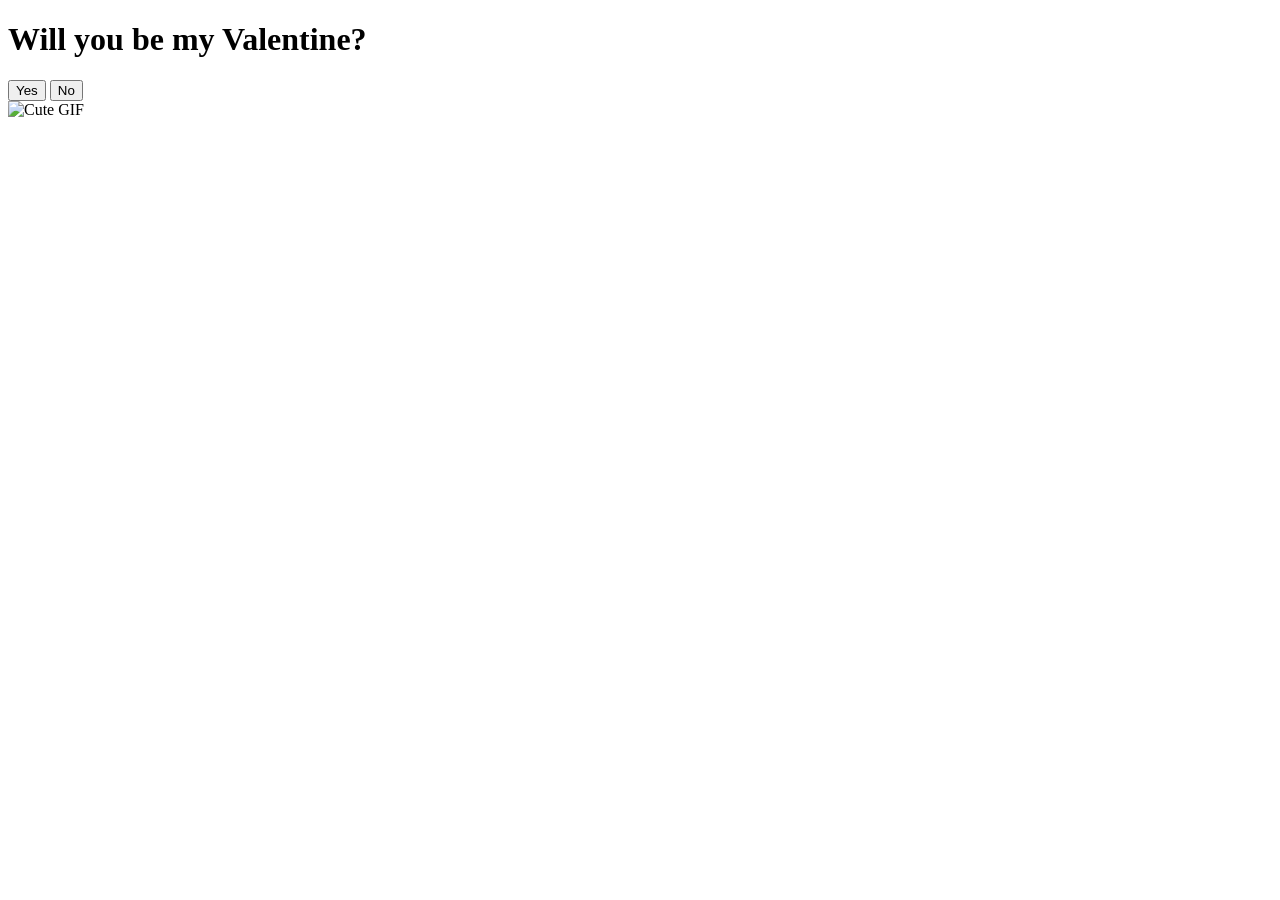
==== index.html @ 2cff3106 "a" ====
<!DOCTYPE html>
<html lang="en">
<head>
    <meta charset="UTF-8">
    <meta name="viewport" content="width=device-width, initial-scale=1.0">
    <title>Will You Be My Valentine?</title>
    <link rel="stylesheet" href="styles.css">
</head>
<body>
    <div class="container">
        <h1>Will you be my Valentine?</h1>
        <div class="buttons">
            <button class="yes-button" onclick="handleYesClick()">Yes</button>
            <button class="no-button" onclick="handleNoClick()">No</button>
        </div>
        <div class="gif_container">
            <img src="https://media1.giphy.com/media/v1.Y2lkPTc5MGI3NjExbW5lenZyZHI5OXM2eW95b3pmMG40cWVrMDhtNjVuM3A4dGNxa2g2dSZlcD12MV9pbnRlcm5hbF9naWZfYnlfaWQmY3Q9cw/VM1fcpu2bKs1e2Kdbj/giphy.gif" alt="Cute GIF">
        </div>
    </div>
    <script src="script.js"></script>
</body>
</html>
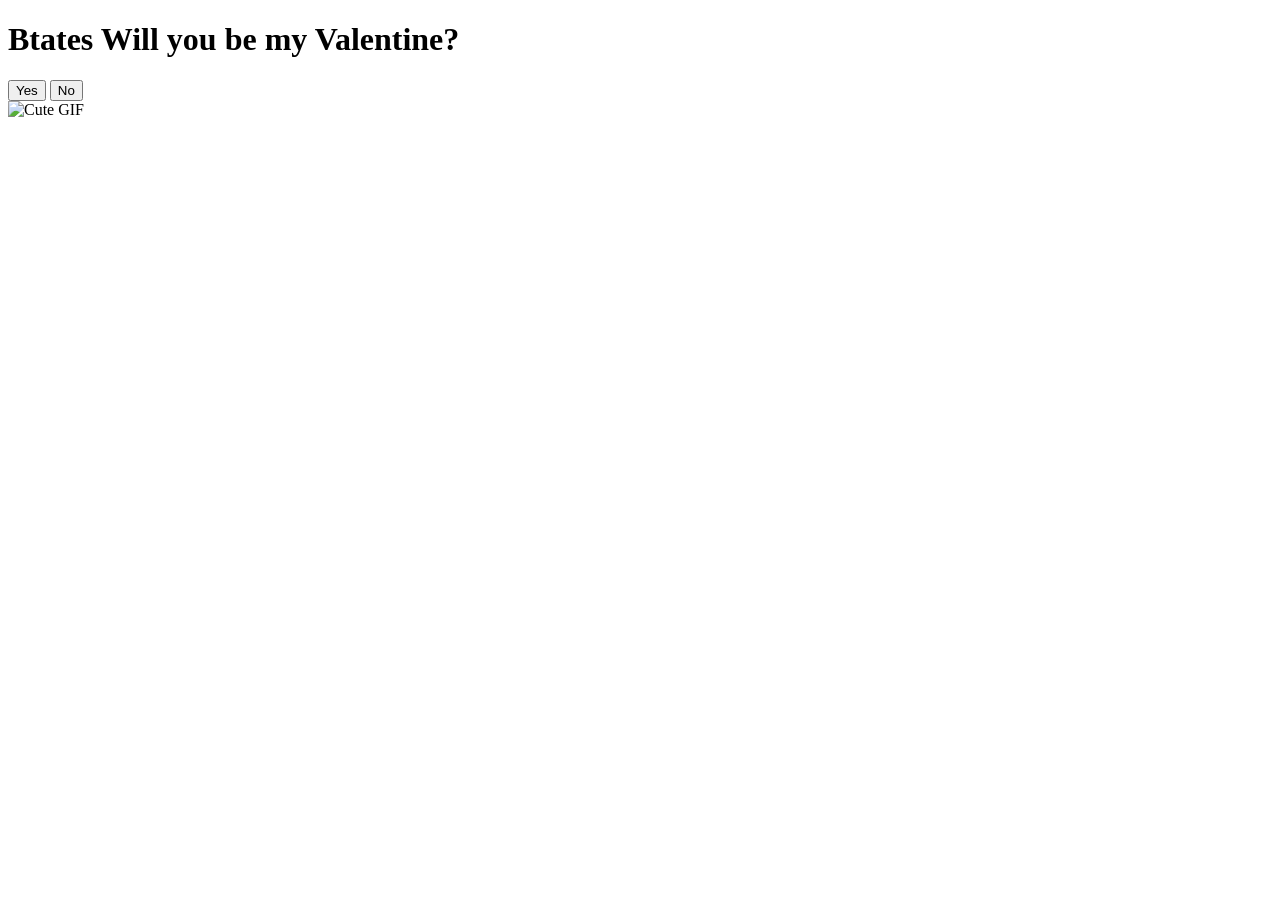
==== commit 7ba57c9a: "Update index.html" ====
--- a/index.html
+++ b/index.html
@@ -3,12 +3,12 @@
 <head>
     <meta charset="UTF-8">
     <meta name="viewport" content="width=device-width, initial-scale=1.0">
-    <title>Will You Be My Valentine?</title>
+    <title>Lada Will You Be My Valentine?</title>
     <link rel="stylesheet" href="styles.css">
 </head>
 <body>
     <div class="container">
-        <h1>Will you be my Valentine?</h1>
+        <h1>Btates Will you be my Valentine?</h1>
         <div class="buttons">
             <button class="yes-button" onclick="handleYesClick()">Yes</button>
             <button class="no-button" onclick="handleNoClick()">No</button>
@@ -19,4 +19,4 @@
     </div>
     <script src="script.js"></script>
 </body>
-</html>+</html>
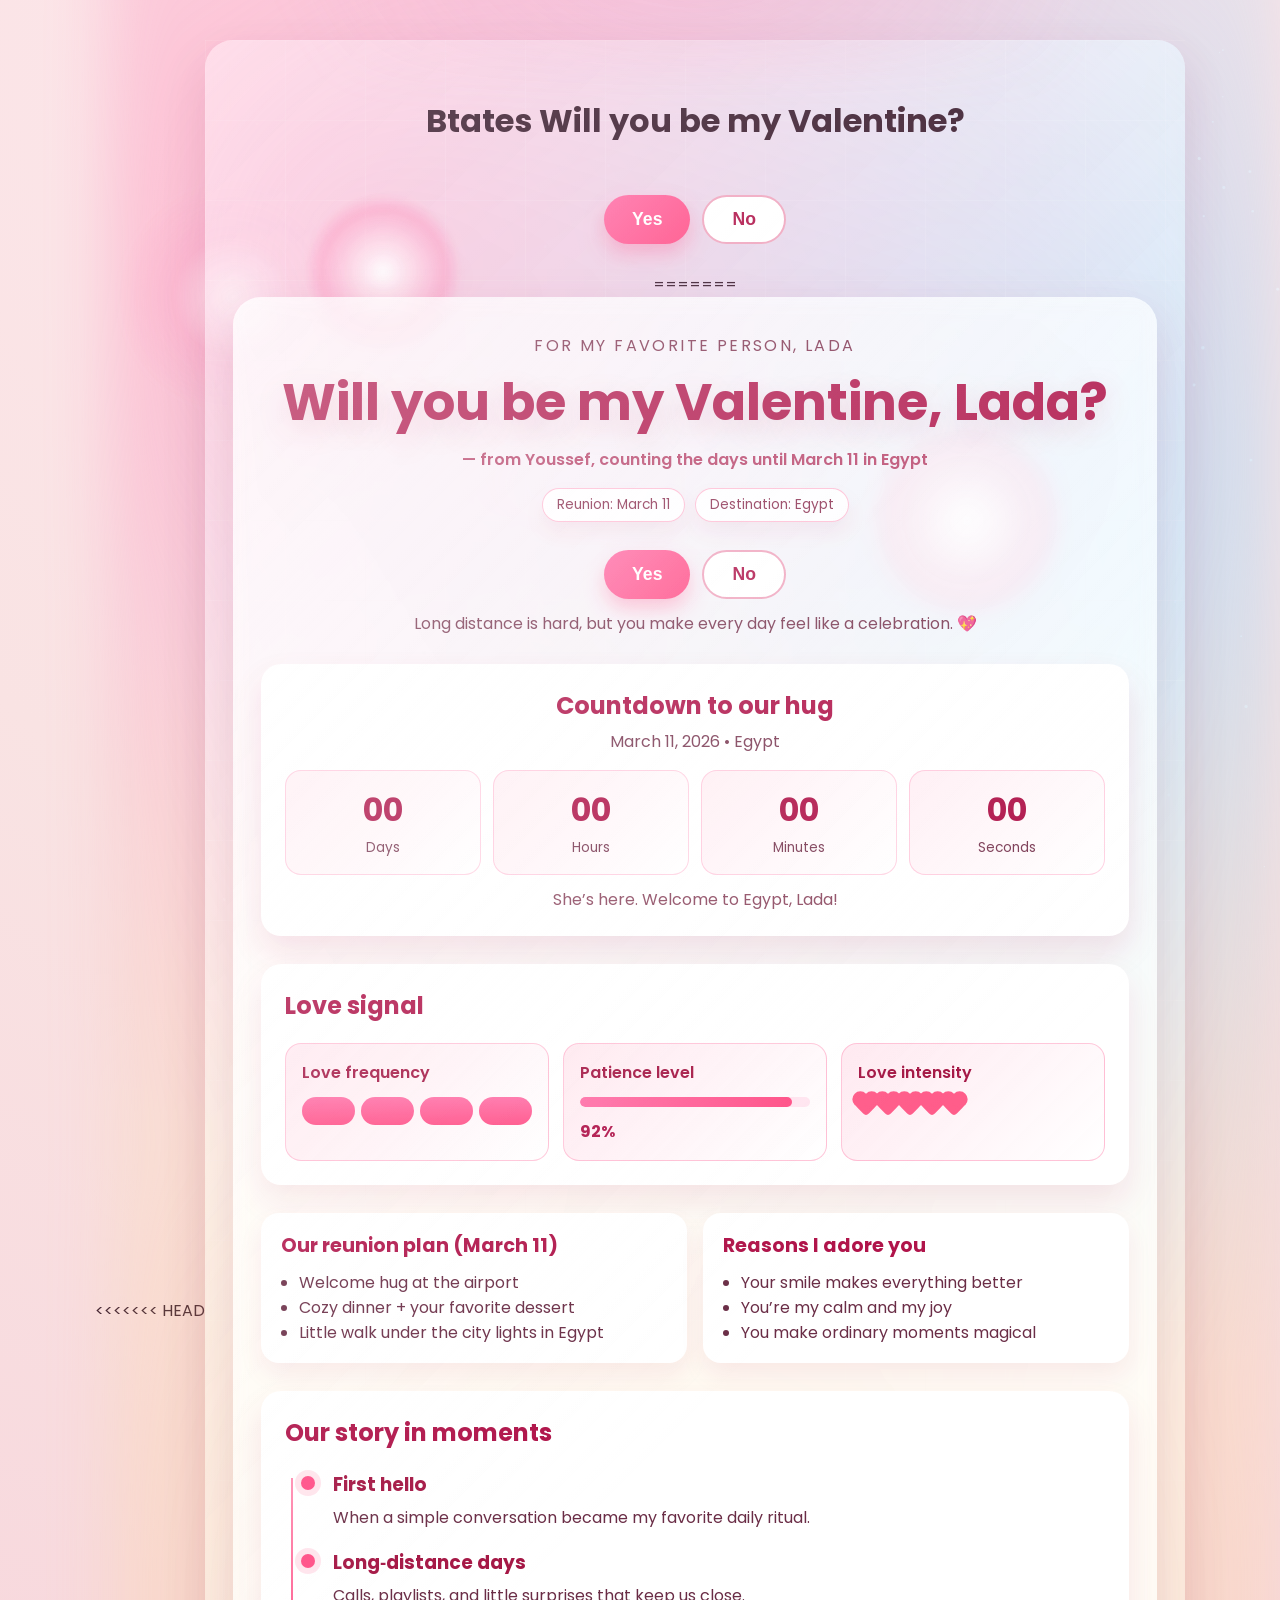
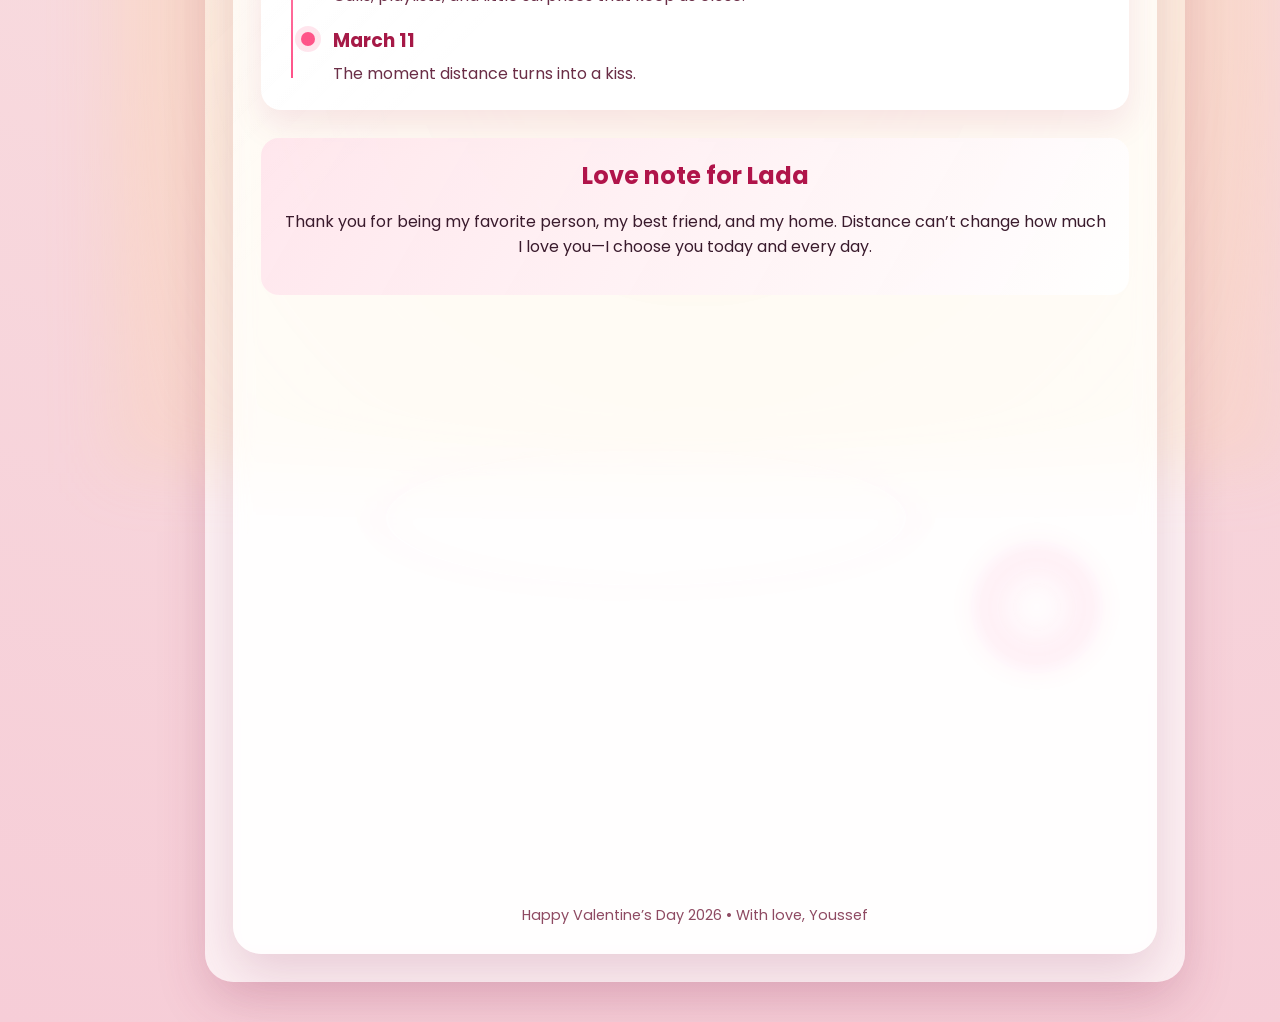
==== commit fe521d09: "a" ====
--- a/index.html
+++ b/index.html
@@ -3,6 +3,7 @@
 <head>
     <meta charset="UTF-8">
     <meta name="viewport" content="width=device-width, initial-scale=1.0">
+<<<<<<< HEAD
     <title>Lada Will You Be My Valentine?</title>
     <link rel="stylesheet" href="styles.css">
 </head>
@@ -14,9 +15,190 @@
             <button class="no-button" onclick="handleNoClick()">No</button>
         </div>
         <div class="gif_container">
+=======
+    <title>Will You Be My Valentine?</title>
+    <link rel="preconnect" href="https://fonts.googleapis.com">
+    <link rel="preconnect" href="https://fonts.gstatic.com" crossorigin>
+    <link href="https://fonts.googleapis.com/css2?family=Poppins:wght@300;400;500;600;700&display=swap" rel="stylesheet">
+    <link rel="stylesheet" href="styles.css">
+</head>
+<body>
+    <div class="top-progress" id="scrollProgress" aria-hidden="true"></div>
+    <div class="bg-glow"></div>
+    <div class="bg-grid" aria-hidden="true"></div>
+    <div class="aurora" aria-hidden="true"></div>
+    <canvas class="starfield" id="starfield" aria-hidden="true"></canvas>
+    <div class="orbit-scene" aria-hidden="true">
+        <span class="orb orb-1"></span>
+        <span class="orb orb-2"></span>
+        <span class="orb orb-3"></span>
+        <span class="orb orb-4"></span>
+        <span class="ring ring-1"></span>
+        <span class="ring ring-2"></span>
+    </div>
+    <div class="cursor-glow" id="cursorGlow" aria-hidden="true"></div>
+    <main class="container" id="tiltCard">
+        <header class="hero">
+            <p class="subtitle">For my favorite person, Lada</p>
+            <h1>Will you be my Valentine, Lada?</h1>
+            <p class="tagline">— from Youssef, counting the days until March 11 in Egypt</p>
+            <div class="hero-meta">
+                <span class="pill">Reunion: March 11</span>
+                <span class="pill">Destination: Egypt</span>
+            </div>
+        </header>
+
+        <section class="cta reveal">
+            <div class="buttons">
+                <button class="yes-button" onclick="handleYesClick()">Yes</button>
+                <button class="no-button" onclick="handleNoClick()">No</button>
+            </div>
+            <p id="messageDisplay" class="small-message">Long distance is hard, but you make every day feel like a celebration. 💖</p>
+        </section>
+
+        <section class="countdown reveal" aria-live="polite">
+            <div class="countdown-header">
+                <h2>Countdown to our hug</h2>
+                <p>March 11, 2026 • Egypt</p>
+            </div>
+            <div class="countdown-grid" id="countdownGrid">
+                <div class="countdown-card">
+                    <span id="days">00</span>
+                    <label>Days</label>
+                </div>
+                <div class="countdown-card">
+                    <span id="hours">00</span>
+                    <label>Hours</label>
+                </div>
+                <div class="countdown-card">
+                    <span id="minutes">00</span>
+                    <label>Minutes</label>
+                </div>
+                <div class="countdown-card">
+                    <span id="seconds">00</span>
+                    <label>Seconds</label>
+                </div>
+            </div>
+            <p class="countdown-note" id="countdownNote">Counting every heartbeat until you arrive.</p>
+        </section>
+
+        <section class="stats reveal">
+            <h2>Love signal</h2>
+            <div class="stats-grid">
+                <div class="stat-card">
+                    <span class="stat-label">Love frequency</span>
+                    <div class="pulse-bar">
+                        <span></span><span></span><span></span><span></span>
+                    </div>
+                </div>
+                <div class="stat-card">
+                    <span class="stat-label">Patience level</span>
+                    <div class="progress" aria-hidden="true">
+                        <span class="progress-fill" style="width: 92%;"></span>
+                    </div>
+                    <span class="stat-value">92%</span>
+                </div>
+                <div class="stat-card">
+                    <span class="stat-label">Love intensity</span>
+                    <div class="heart-meter">
+                        <span class="heart-dot"></span>
+                        <span class="heart-dot"></span>
+                        <span class="heart-dot"></span>
+                        <span class="heart-dot"></span>
+                        <span class="heart-dot"></span>
+                    </div>
+                </div>
+            </div>
+        </section>
+
+        <section class="details reveal">
+            <div class="detail-card">
+                <h2>Our reunion plan (March 11)</h2>
+                <ul>
+                    <li>Welcome hug at the airport</li>
+                    <li>Cozy dinner + your favorite dessert</li>
+                    <li>Little walk under the city lights in Egypt</li>
+                </ul>
+            </div>
+            <div class="detail-card">
+                <h2>Reasons I adore you</h2>
+                <ul>
+                    <li>Your smile makes everything better</li>
+                    <li>You’re my calm and my joy</li>
+                    <li>You make ordinary moments magical</li>
+                </ul>
+            </div>
+        </section>
+
+        <section class="timeline reveal">
+            <h2>Our story in moments</h2>
+            <div class="timeline-track">
+                <div class="timeline-item">
+                    <span class="dot"></span>
+                    <div>
+                        <h3>First hello</h3>
+                        <p>When a simple conversation became my favorite daily ritual.</p>
+                    </div>
+                </div>
+                <div class="timeline-item">
+                    <span class="dot"></span>
+                    <div>
+                        <h3>Long‑distance days</h3>
+                        <p>Calls, playlists, and little surprises that keep us close.</p>
+                    </div>
+                </div>
+                <div class="timeline-item">
+                    <span class="dot"></span>
+                    <div>
+                        <h3>March 11</h3>
+                        <p>The moment distance turns into a kiss.</p>
+                    </div>
+                </div>
+            </div>
+        </section>
+
+        <section class="love-notes reveal">
+            <h2>Love note for Lada</h2>
+            <p>Thank you for being my favorite person, my best friend, and my home. Distance can’t change how much I love you—I choose you today and every day.</p>
+        </section>
+
+        <section class="love-letter reveal" aria-live="polite">
+            <div class="letter-header">
+                <h2>Open my letter</h2>
+                <button class="ghost-button" id="letterToggle" type="button">Open letter</button>
+            </div>
+            <div class="letter-card" id="letterContent" aria-hidden="true">
+                <p>
+                    Lada, every day apart makes me love you more. I’m counting the moments until I can hold your hand in Egypt.
+                    You are my peace, my laughter, and my forever.
+                </p>
+                <p class="signature">— Youssef</p>
+            </div>
+        </section>
+
+        <section class="wish-jar reveal" aria-live="polite">
+            <div class="wish-header">
+                <h2>Wish jar</h2>
+                <button class="ghost-button" id="wishButton" type="button">Pick a wish</button>
+            </div>
+            <p class="wish-text" id="wishText">Click “Pick a wish” for a sweet moment.</p>
+            <button class="ghost-button heart-send" id="heartSend" type="button">Send a heart</button>
+        </section>
+
+        <section class="quotes reveal" aria-live="polite">
+            <h2>Cosmic vows</h2>
+            <p class="quote-text" id="quoteText">“I’ll love you in every timezone.”</p>
+        </section>
+
+        <div class="gif_container reveal">
+>>>>>>> 17e5c0b (a)
             <img src="https://media1.giphy.com/media/v1.Y2lkPTc5MGI3NjExbW5lenZyZHI5OXM2eW95b3pmMG40cWVrMDhtNjVuM3A4dGNxa2g2dSZlcD12MV9pbnRlcm5hbF9naWZfYnlfaWQmY3Q9cw/VM1fcpu2bKs1e2Kdbj/giphy.gif" alt="Cute GIF">
         </div>
-    </div>
+
+        <footer class="footer">Happy Valentine’s Day 2026 • With love, Youssef</footer>
+    </main>
+
+    <div id="heartsContainer" class="floating-hearts" aria-hidden="true"></div>
     <script src="script.js"></script>
 </body>
 </html>
--- a/styles.css
+++ b/styles.css
@@ -0,0 +1,854 @@
+* {
+  box-sizing: border-box;
+}
+
+html {
+  scroll-behavior: smooth;
+}
+
+body {
+  margin: 0;
+  min-height: 100vh;
+  font-family: "Poppins", "Arial", sans-serif;
+  color: #3a1b2d;
+  background: radial-gradient(circle at top, #ffe7ef 0%, #f9e3e3 35%, #f6cdd7 100%);
+  display: flex;
+  justify-content: center;
+  align-items: center;
+  padding: 20px 14px;
+  perspective: 1400px;
+  overflow-x: hidden;
+}
+
+.top-progress {
+  position: fixed;
+  top: 0;
+  left: 0;
+  height: 4px;
+  width: 0;
+  background: linear-gradient(90deg, #ff6fa7, #ff4f87, #ffc0d9);
+  z-index: 10;
+  box-shadow: 0 6px 16px rgba(255, 79, 135, 0.35);
+}
+
+.bg-glow {
+  position: fixed;
+  inset: -20% -10% auto -10%;
+  height: 60vh;
+  background: radial-gradient(circle, rgba(255, 157, 189, 0.35), transparent 70%);
+  filter: blur(20px);
+  z-index: -2;
+}
+
+.bg-grid {
+  position: fixed;
+  inset: 0;
+  background-image:
+    linear-gradient(rgba(255, 255, 255, 0.35) 1px, transparent 1px),
+    linear-gradient(90deg, rgba(255, 255, 255, 0.35) 1px, transparent 1px);
+  background-size: 80px 80px;
+  opacity: 0.25;
+  z-index: -3;
+  mask-image: radial-gradient(circle at top, black 30%, transparent 70%);
+}
+
+.aurora {
+  position: fixed;
+  inset: -10% -10% 20% -10%;
+  background:
+    radial-gradient(circle at 20% 20%, rgba(255, 111, 167, 0.35), transparent 45%),
+    radial-gradient(circle at 80% 30%, rgba(120, 207, 255, 0.35), transparent 50%),
+    radial-gradient(circle at 50% 80%, rgba(255, 210, 130, 0.35), transparent 60%);
+  filter: blur(30px);
+  z-index: -4;
+  animation: auroraShift 18s ease-in-out infinite alternate;
+}
+
+.starfield {
+  position: fixed;
+  inset: 0;
+  z-index: -5;
+  opacity: 0.6;
+}
+
+.orbit-scene {
+  position: fixed;
+  inset: 0;
+  pointer-events: none;
+  z-index: -2;
+  transform-style: preserve-3d;
+}
+
+.orb {
+  position: absolute;
+  width: 160px;
+  height: 160px;
+  border-radius: 50%;
+  background: radial-gradient(circle, rgba(255, 255, 255, 0.9), rgba(255, 111, 167, 0.35) 55%, transparent 70%);
+  filter: blur(2px);
+  animation: floatOrb 12s ease-in-out infinite;
+  mix-blend-mode: screen;
+}
+
+.orb-1 {
+  top: 6%;
+  left: 10%;
+  transform: translateZ(120px);
+  animation-duration: 14s;
+}
+
+.orb-2 {
+  top: 60%;
+  left: 6%;
+  width: 120px;
+  height: 120px;
+  transform: translateZ(60px);
+  animation-duration: 10s;
+}
+
+.orb-3 {
+  top: 15%;
+  right: 12%;
+  width: 200px;
+  height: 200px;
+  transform: translateZ(140px);
+  animation-duration: 16s;
+}
+
+.orb-4 {
+  bottom: 12%;
+  right: 8%;
+  width: 140px;
+  height: 140px;
+  transform: translateZ(80px);
+  animation-duration: 12s;
+}
+
+.ring {
+  position: absolute;
+  border-radius: 50%;
+  border: 2px solid rgba(255, 255, 255, 0.4);
+  box-shadow: 0 0 30px rgba(255, 111, 167, 0.25);
+  animation: spinRing 18s linear infinite;
+}
+
+.ring-1 {
+  width: 380px;
+  height: 380px;
+  top: 10%;
+  left: 50%;
+  transform: translateX(-50%) rotateX(70deg);
+}
+
+.ring-2 {
+  width: 520px;
+  height: 520px;
+  bottom: 8%;
+  left: 45%;
+  transform: translateX(-50%) rotateX(75deg);
+  animation-direction: reverse;
+}
+
+.cursor-glow {
+  position: fixed;
+  width: 240px;
+  height: 240px;
+  border-radius: 50%;
+  background: radial-gradient(circle, rgba(255, 255, 255, 0.8), rgba(255, 111, 167, 0.25), transparent 70%);
+  transform: translate(-50%, -50%);
+  pointer-events: none;
+  z-index: -1;
+  mix-blend-mode: screen;
+  opacity: 0.6;
+  transition: opacity 0.4s ease;
+}
+
+.container {
+  width: min(980px, 100%);
+  text-align: center;
+  background: rgba(255, 255, 255, 0.7);
+  backdrop-filter: blur(10px);
+  border-radius: 22px;
+  padding: 22px 18px 20px;
+  box-shadow: 0 20px 50px rgba(141, 38, 84, 0.18);
+  display: flex;
+  flex-direction: column;
+  gap: 20px;
+  transform-style: preserve-3d;
+  transition: transform 0.35s ease, box-shadow 0.35s ease;
+}
+
+.container::after {
+  content: "";
+  position: absolute;
+  inset: 0;
+  border-radius: inherit;
+  background: linear-gradient(135deg, rgba(255, 255, 255, 0.35), transparent 50%);
+  opacity: 0.6;
+  pointer-events: none;
+}
+
+.reveal {
+  opacity: 0;
+  transform: translateY(18px);
+  transition: opacity 0.8s ease, transform 0.8s ease;
+}
+
+.reveal.is-visible {
+  opacity: 1;
+  transform: translateY(0);
+}
+
+.hero h1 {
+  font-size: clamp(1.9rem, 7vw, 2.6rem);
+  color: #b0144a;
+  margin: 6px 0;
+  text-shadow: 0 10px 30px rgba(176, 20, 74, 0.18);
+}
+
+.subtitle {
+  font-size: 0.85rem;
+  letter-spacing: 0.12em;
+  text-transform: uppercase;
+  margin: 0;
+  color: #7c2d4b;
+}
+
+.tagline {
+  margin: 0;
+  font-weight: 600;
+  color: #b8436a;
+}
+
+.hero-meta {
+  margin-top: 16px;
+  display: flex;
+  justify-content: center;
+  gap: 10px;
+  flex-wrap: wrap;
+}
+
+.pill {
+  background: rgba(255, 255, 255, 0.9);
+  color: #8a2d4f;
+  padding: 6px 14px;
+  border-radius: 999px;
+  font-size: 0.85rem;
+  border: 1px solid rgba(255, 146, 184, 0.6);
+  box-shadow: 0 10px 20px rgba(176, 20, 74, 0.08);
+}
+
+.buttons {
+  display: flex;
+  justify-content: center;
+  gap: 12px;
+  flex-wrap: wrap;
+}
+
+.yes-button,
+.no-button {
+  font-size: 1.1rem;
+  padding: 12px 28px;
+  border: none;
+  border-radius: 999px;
+  cursor: pointer;
+  transition: transform 0.2s ease, box-shadow 0.2s ease;
+  font-weight: 600;
+}
+
+.yes-button {
+  background: linear-gradient(135deg, #ff6fa7, #ff4f87);
+  color: #fff;
+  box-shadow: 0 10px 20px rgba(255, 79, 135, 0.35);
+}
+
+.no-button {
+  background: #ffffff;
+  color: #b0144a;
+  border: 2px solid #f0a6bf;
+}
+
+.yes-button:hover,
+.no-button:hover {
+  transform: translateY(-2px) scale(1.02);
+  box-shadow: 0 12px 22px rgba(176, 20, 74, 0.18);
+}
+
+.yes-button:active,
+.no-button:active {
+  transform: translateY(1px) scale(0.98);
+}
+
+.small-message {
+  margin: 12px 0 0;
+  font-size: 1rem;
+  color: #7b3a54;
+}
+
+.countdown {
+  background: #ffffff;
+  padding: 18px;
+  border-radius: 18px;
+  box-shadow: 0 16px 32px rgba(176, 20, 74, 0.12);
+}
+
+.countdown-header h2 {
+  margin: 0 0 6px;
+  color: #b0144a;
+}
+
+.countdown-header p {
+  margin: 0 0 16px;
+  color: #7c3b55;
+}
+
+.countdown-grid {
+  display: grid;
+  grid-template-columns: repeat(2, minmax(120px, 1fr));
+  gap: 10px;
+}
+
+.countdown-card {
+  background: linear-gradient(135deg, #fff0f5, #ffffff);
+  padding: 16px;
+  border-radius: 16px;
+  box-shadow: inset 0 0 0 1px rgba(255, 146, 184, 0.4);
+}
+
+.countdown-card span {
+  display: block;
+  font-size: 2rem;
+  font-weight: 700;
+  color: #b0144a;
+}
+
+.countdown-card label {
+  font-size: 0.85rem;
+  color: #7c3b55;
+}
+
+.countdown-note {
+  margin: 12px 0 0;
+  color: #8e4a62;
+}
+
+.stats {
+  background: #ffffff;
+  border-radius: 18px;
+  padding: 18px;
+  box-shadow: 0 16px 32px rgba(176, 20, 74, 0.1);
+  text-align: left;
+}
+
+.stats h2 {
+  margin-top: 0;
+  color: #b0144a;
+}
+
+.stats-grid {
+  display: grid;
+  grid-template-columns: 1fr;
+  gap: 14px;
+}
+
+.stat-card {
+  background: linear-gradient(135deg, rgba(255, 231, 239, 0.9), rgba(255, 255, 255, 0.95));
+  border-radius: 16px;
+  padding: 16px;
+  border: 1px solid rgba(255, 146, 184, 0.5);
+  display: flex;
+  flex-direction: column;
+  gap: 12px;
+}
+
+.stat-label {
+  font-weight: 600;
+  color: #a51745;
+}
+
+.pulse-bar {
+  display: grid;
+  grid-template-columns: repeat(4, 1fr);
+  gap: 6px;
+  height: 28px;
+}
+
+.pulse-bar span {
+  background: linear-gradient(180deg, #ff6fa7, #ff4f87);
+  border-radius: 999px;
+  animation: pulseWave 1.8s ease-in-out infinite;
+}
+
+.pulse-bar span:nth-child(2) { animation-delay: 0.2s; }
+.pulse-bar span:nth-child(3) { animation-delay: 0.4s; }
+.pulse-bar span:nth-child(4) { animation-delay: 0.6s; }
+
+.progress {
+  background: rgba(255, 111, 167, 0.15);
+  border-radius: 999px;
+  height: 10px;
+  overflow: hidden;
+}
+
+.progress-fill {
+  display: block;
+  height: 100%;
+  background: linear-gradient(90deg, #ff6fa7, #ff4f87);
+  border-radius: 999px;
+  animation: fillGlow 2.5s ease-in-out infinite alternate;
+}
+
+.stat-value {
+  font-weight: 700;
+  color: #b0144a;
+}
+
+.heart-meter {
+  display: flex;
+  gap: 6px;
+}
+
+.heart-dot {
+  width: 16px;
+  height: 16px;
+  background: #ff5c8a;
+  transform: rotate(45deg);
+  position: relative;
+  border-radius: 4px;
+  animation: heartBeat 1.6s ease-in-out infinite;
+}
+
+.heart-dot::before,
+.heart-dot::after {
+  content: "";
+  position: absolute;
+  width: 16px;
+  height: 16px;
+  background: #ff5c8a;
+  border-radius: 50%;
+}
+
+.heart-dot::before { left: -8px; top: 0; }
+.heart-dot::after { top: -8px; left: 0; }
+
+.heart-dot:nth-child(2) { animation-delay: 0.2s; }
+.heart-dot:nth-child(3) { animation-delay: 0.4s; }
+.heart-dot:nth-child(4) { animation-delay: 0.6s; }
+.heart-dot:nth-child(5) { animation-delay: 0.8s; }
+
+.details {
+  display: grid;
+  grid-template-columns: 1fr;
+  gap: 16px;
+}
+
+.detail-card {
+  background: #ffffff;
+  padding: 18px 20px;
+  border-radius: 18px;
+  text-align: left;
+  box-shadow: 0 12px 24px rgba(176, 20, 74, 0.08);
+  transition: transform 0.4s ease, box-shadow 0.4s ease;
+  transform-style: preserve-3d;
+}
+
+.detail-card:hover {
+  transform: translateY(-6px);
+  box-shadow: 0 18px 28px rgba(176, 20, 74, 0.16);
+}
+
+.detail-card h2 {
+  margin: 0 0 10px;
+  color: #b0144a;
+  font-size: 1.2rem;
+}
+
+.detail-card ul {
+  padding-left: 18px;
+  margin: 0;
+  color: #6a2d46;
+}
+
+.love-notes {
+  background: linear-gradient(120deg, rgba(255, 226, 235, 0.8), rgba(255, 255, 255, 0.9));
+  padding: 20px 22px;
+  border-radius: 18px;
+}
+
+.love-notes h2 {
+  margin: 0 0 8px;
+  color: #b0144a;
+}
+
+.love-letter,
+.wish-jar {
+  background: #ffffff;
+  border-radius: 20px;
+  padding: 22px 24px;
+  box-shadow: 0 16px 32px rgba(176, 20, 74, 0.1);
+  transform-style: preserve-3d;
+  transition: transform 0.4s ease, box-shadow 0.4s ease;
+}
+
+.love-letter:hover,
+.wish-jar:hover {
+  transform: translateY(-6px) translateZ(8px);
+  box-shadow: 0 22px 36px rgba(176, 20, 74, 0.18);
+}
+
+.letter-header,
+.wish-header {
+  display: flex;
+  align-items: center;
+  justify-content: space-between;
+  gap: 12px;
+  flex-wrap: wrap;
+}
+
+.letter-header h2,
+.wish-header h2 {
+  margin: 0;
+  color: #b0144a;
+}
+
+.ghost-button {
+  padding: 10px 18px;
+  border-radius: 999px;
+  border: 1px solid rgba(255, 146, 184, 0.8);
+  background: rgba(255, 255, 255, 0.8);
+  color: #a51745;
+  font-weight: 600;
+  cursor: pointer;
+  transition: transform 0.2s ease, box-shadow 0.2s ease;
+}
+
+.ghost-button:hover {
+  transform: translateY(-2px);
+  box-shadow: 0 12px 20px rgba(176, 20, 74, 0.15);
+}
+
+.letter-card {
+  margin-top: 16px;
+  padding: 16px 18px;
+  border-radius: 16px;
+  background: linear-gradient(135deg, rgba(255, 231, 239, 0.9), rgba(255, 255, 255, 0.95));
+  border: 1px solid rgba(255, 146, 184, 0.5);
+  color: #6a2d46;
+  line-height: 1.6;
+  opacity: 0;
+  transform: translateY(10px);
+  max-height: 0;
+  overflow: hidden;
+  transition: all 0.4s ease;
+}
+
+.letter-card.open {
+  opacity: 1;
+  transform: translateY(0);
+  max-height: 300px;
+}
+
+.signature {
+  margin-top: 12px;
+  font-weight: 600;
+  color: #b0144a;
+}
+
+.wish-text {
+  margin: 16px 0 0;
+  font-size: 1.05rem;
+  color: #7b3a54;
+}
+
+.heart-send {
+  margin-top: 12px;
+  align-self: flex-start;
+}
+
+.gif_container img {
+  max-width: 100%;
+  height: auto;
+  border-radius: 16px;
+  margin-top: 10px;
+  box-shadow: 0 16px 32px rgba(176, 20, 74, 0.12);
+}
+
+.timeline {
+  text-align: left;
+  background: #ffffff;
+  padding: 18px;
+  border-radius: 18px;
+  box-shadow: 0 16px 32px rgba(176, 20, 74, 0.1);
+}
+
+.timeline h2 {
+  margin-top: 0;
+  color: #b0144a;
+}
+
+.timeline-track {
+  display: grid;
+  gap: 18px;
+  position: relative;
+  padding-left: 16px;
+}
+
+.timeline-track::before {
+  content: "";
+  position: absolute;
+  left: 6px;
+  top: 8px;
+  bottom: 8px;
+  width: 2px;
+  background: linear-gradient(180deg, #ff8fb3, #ff4f87);
+}
+
+.timeline-item {
+  display: grid;
+  grid-template-columns: 20px 1fr;
+  gap: 12px;
+  align-items: start;
+}
+
+.timeline-item h3 {
+  margin: 0 0 6px;
+  color: #a51745;
+}
+
+.timeline-item p {
+  margin: 0;
+  color: #6a2d46;
+}
+
+.dot {
+  width: 14px;
+  height: 14px;
+  border-radius: 50%;
+  background: #ff4f87;
+  margin-top: 6px;
+  box-shadow: 0 0 0 6px rgba(255, 79, 135, 0.15);
+}
+
+.quotes {
+  background: #ffffff;
+  border-radius: 18px;
+  padding: 18px;
+  box-shadow: 0 16px 32px rgba(176, 20, 74, 0.1);
+  transform-style: preserve-3d;
+  transition: transform 0.4s ease, box-shadow 0.4s ease;
+}
+
+.quotes:hover {
+  transform: translateY(-6px) translateZ(8px);
+  box-shadow: 0 22px 36px rgba(176, 20, 74, 0.18);
+}
+
+.quotes h2 {
+  margin-top: 0;
+  color: #b0144a;
+}
+
+.quote-text {
+  margin: 12px 0 0;
+  font-size: 1.2rem;
+  color: #7b3a54;
+  font-style: italic;
+  transition: opacity 0.4s ease;
+}
+
+.footer {
+  font-size: 0.9rem;
+  color: #8e4a62;
+}
+
+.floating-hearts {
+  position: fixed;
+  inset: 0;
+  pointer-events: none;
+  overflow: hidden;
+  z-index: -1;
+}
+
+.heart {
+  position: absolute;
+  width: 16px;
+  height: 16px;
+  background: #ff5c8a;
+  transform: rotate(45deg);
+  opacity: 0.8;
+  animation: floatUp 6s linear forwards;
+  filter: drop-shadow(0 6px 8px rgba(255, 79, 135, 0.35));
+}
+
+.heart::before,
+.heart::after {
+  content: "";
+  position: absolute;
+  width: 16px;
+  height: 16px;
+  border-radius: 50%;
+  background: #ff5c8a;
+}
+
+.heart::before {
+  left: -8px;
+  top: 0;
+}
+
+.heart::after {
+  top: -8px;
+  left: 0;
+}
+
+@keyframes floatUp {
+  0% {
+    transform: translateY(0) rotate(45deg) scale(0.8);
+    opacity: 0.8;
+  }
+  100% {
+    transform: translateY(-120vh) rotate(45deg) scale(1.2);
+    opacity: 0;
+  }
+}
+
+@keyframes auroraShift {
+  0% {
+    transform: translateY(0) scale(1);
+  }
+  100% {
+    transform: translateY(-40px) scale(1.05);
+  }
+}
+
+@keyframes floatOrb {
+  0% {
+    transform: translateZ(80px) translateY(0) rotate(0deg);
+  }
+  50% {
+    transform: translateZ(140px) translateY(-20px) rotate(6deg);
+  }
+  100% {
+    transform: translateZ(80px) translateY(0) rotate(0deg);
+  }
+}
+
+@keyframes spinRing {
+  from {
+    transform: translateX(-50%) rotateX(70deg) rotate(0deg) translateZ(0);
+  }
+  to {
+    transform: translateX(-50%) rotateX(70deg) rotate(360deg) translateZ(0);
+  }
+}
+
+@media (prefers-reduced-motion: reduce) {
+  * {
+    animation: none !important;
+    transition: none !important;
+    scroll-behavior: auto !important;
+  }
+}
+
+@keyframes pulseWave {
+  0%, 100% { transform: scaleY(0.4); }
+  50% { transform: scaleY(1); }
+}
+
+@keyframes fillGlow {
+  0% { filter: brightness(1); }
+  100% { filter: brightness(1.2); }
+}
+
+@keyframes heartBeat {
+  0%, 100% { transform: rotate(45deg) scale(0.9); }
+  50% { transform: rotate(45deg) scale(1.1); }
+}
+
+@media (min-width: 768px) {
+  body {
+    padding: 40px 20px;
+  }
+
+  .container {
+    border-radius: 28px;
+    padding: 36px 28px 28px;
+    gap: 28px;
+  }
+
+  .hero h1 {
+    font-size: clamp(2.2rem, 4vw, 3.4rem);
+  }
+
+  .subtitle {
+    font-size: 1rem;
+    letter-spacing: 0.15em;
+  }
+
+  .countdown {
+    padding: 24px;
+    border-radius: 20px;
+  }
+
+  .countdown-grid {
+    grid-template-columns: repeat(auto-fit, minmax(120px, 1fr));
+    gap: 12px;
+  }
+
+  .stats {
+    padding: 24px;
+    border-radius: 20px;
+  }
+
+  .stats-grid {
+    grid-template-columns: repeat(auto-fit, minmax(220px, 1fr));
+  }
+
+  .details {
+    grid-template-columns: repeat(auto-fit, minmax(240px, 1fr));
+  }
+
+  .timeline {
+    padding: 24px;
+    border-radius: 20px;
+  }
+
+  .quotes {
+    padding: 24px;
+    border-radius: 20px;
+  }
+}
+
+@media (max-width: 640px) {
+  .detail-card {
+    text-align: center;
+  }
+
+  .detail-card ul {
+    text-align: left;
+  }
+
+  .timeline {
+    text-align: center;
+  }
+
+  .timeline-track {
+    padding-left: 0;
+  }
+
+  .timeline-track::before {
+    display: none;
+  }
+
+  .timeline-item {
+    grid-template-columns: 1fr;
+  }
+
+  .dot {
+    margin: 0 auto;
+  }
+
+  .stats,
+  .quotes {
+    text-align: center;
+  }
+}
--- a/styles.css
+++ b/styles.css
@@ -0,0 +1,854 @@
+* {
+  box-sizing: border-box;
+}
+
+html {
+  scroll-behavior: smooth;
+}
+
+body {
+  margin: 0;
+  min-height: 100vh;
+  font-family: "Poppins", "Arial", sans-serif;
+  color: #3a1b2d;
+  background: radial-gradient(circle at top, #ffe7ef 0%, #f9e3e3 35%, #f6cdd7 100%);
+  display: flex;
+  justify-content: center;
+  align-items: center;
+  padding: 20px 14px;
+  perspective: 1400px;
+  overflow-x: hidden;
+}
+
+.top-progress {
+  position: fixed;
+  top: 0;
+  left: 0;
+  height: 4px;
+  width: 0;
+  background: linear-gradient(90deg, #ff6fa7, #ff4f87, #ffc0d9);
+  z-index: 10;
+  box-shadow: 0 6px 16px rgba(255, 79, 135, 0.35);
+}
+
+.bg-glow {
+  position: fixed;
+  inset: -20% -10% auto -10%;
+  height: 60vh;
+  background: radial-gradient(circle, rgba(255, 157, 189, 0.35), transparent 70%);
+  filter: blur(20px);
+  z-index: -2;
+}
+
+.bg-grid {
+  position: fixed;
+  inset: 0;
+  background-image:
+    linear-gradient(rgba(255, 255, 255, 0.35) 1px, transparent 1px),
+    linear-gradient(90deg, rgba(255, 255, 255, 0.35) 1px, transparent 1px);
+  background-size: 80px 80px;
+  opacity: 0.25;
+  z-index: -3;
+  mask-image: radial-gradient(circle at top, black 30%, transparent 70%);
+}
+
+.aurora {
+  position: fixed;
+  inset: -10% -10% 20% -10%;
+  background:
+    radial-gradient(circle at 20% 20%, rgba(255, 111, 167, 0.35), transparent 45%),
+    radial-gradient(circle at 80% 30%, rgba(120, 207, 255, 0.35), transparent 50%),
+    radial-gradient(circle at 50% 80%, rgba(255, 210, 130, 0.35), transparent 60%);
+  filter: blur(30px);
+  z-index: -4;
+  animation: auroraShift 18s ease-in-out infinite alternate;
+}
+
+.starfield {
+  position: fixed;
+  inset: 0;
+  z-index: -5;
+  opacity: 0.6;
+}
+
+.orbit-scene {
+  position: fixed;
+  inset: 0;
+  pointer-events: none;
+  z-index: -2;
+  transform-style: preserve-3d;
+}
+
+.orb {
+  position: absolute;
+  width: 160px;
+  height: 160px;
+  border-radius: 50%;
+  background: radial-gradient(circle, rgba(255, 255, 255, 0.9), rgba(255, 111, 167, 0.35) 55%, transparent 70%);
+  filter: blur(2px);
+  animation: floatOrb 12s ease-in-out infinite;
+  mix-blend-mode: screen;
+}
+
+.orb-1 {
+  top: 6%;
+  left: 10%;
+  transform: translateZ(120px);
+  animation-duration: 14s;
+}
+
+.orb-2 {
+  top: 60%;
+  left: 6%;
+  width: 120px;
+  height: 120px;
+  transform: translateZ(60px);
+  animation-duration: 10s;
+}
+
+.orb-3 {
+  top: 15%;
+  right: 12%;
+  width: 200px;
+  height: 200px;
+  transform: translateZ(140px);
+  animation-duration: 16s;
+}
+
+.orb-4 {
+  bottom: 12%;
+  right: 8%;
+  width: 140px;
+  height: 140px;
+  transform: translateZ(80px);
+  animation-duration: 12s;
+}
+
+.ring {
+  position: absolute;
+  border-radius: 50%;
+  border: 2px solid rgba(255, 255, 255, 0.4);
+  box-shadow: 0 0 30px rgba(255, 111, 167, 0.25);
+  animation: spinRing 18s linear infinite;
+}
+
+.ring-1 {
+  width: 380px;
+  height: 380px;
+  top: 10%;
+  left: 50%;
+  transform: translateX(-50%) rotateX(70deg);
+}
+
+.ring-2 {
+  width: 520px;
+  height: 520px;
+  bottom: 8%;
+  left: 45%;
+  transform: translateX(-50%) rotateX(75deg);
+  animation-direction: reverse;
+}
+
+.cursor-glow {
+  position: fixed;
+  width: 240px;
+  height: 240px;
+  border-radius: 50%;
+  background: radial-gradient(circle, rgba(255, 255, 255, 0.8), rgba(255, 111, 167, 0.25), transparent 70%);
+  transform: translate(-50%, -50%);
+  pointer-events: none;
+  z-index: -1;
+  mix-blend-mode: screen;
+  opacity: 0.6;
+  transition: opacity 0.4s ease;
+}
+
+.container {
+  width: min(980px, 100%);
+  text-align: center;
+  background: rgba(255, 255, 255, 0.7);
+  backdrop-filter: blur(10px);
+  border-radius: 22px;
+  padding: 22px 18px 20px;
+  box-shadow: 0 20px 50px rgba(141, 38, 84, 0.18);
+  display: flex;
+  flex-direction: column;
+  gap: 20px;
+  transform-style: preserve-3d;
+  transition: transform 0.35s ease, box-shadow 0.35s ease;
+}
+
+.container::after {
+  content: "";
+  position: absolute;
+  inset: 0;
+  border-radius: inherit;
+  background: linear-gradient(135deg, rgba(255, 255, 255, 0.35), transparent 50%);
+  opacity: 0.6;
+  pointer-events: none;
+}
+
+.reveal {
+  opacity: 0;
+  transform: translateY(18px);
+  transition: opacity 0.8s ease, transform 0.8s ease;
+}
+
+.reveal.is-visible {
+  opacity: 1;
+  transform: translateY(0);
+}
+
+.hero h1 {
+  font-size: clamp(1.9rem, 7vw, 2.6rem);
+  color: #b0144a;
+  margin: 6px 0;
+  text-shadow: 0 10px 30px rgba(176, 20, 74, 0.18);
+}
+
+.subtitle {
+  font-size: 0.85rem;
+  letter-spacing: 0.12em;
+  text-transform: uppercase;
+  margin: 0;
+  color: #7c2d4b;
+}
+
+.tagline {
+  margin: 0;
+  font-weight: 600;
+  color: #b8436a;
+}
+
+.hero-meta {
+  margin-top: 16px;
+  display: flex;
+  justify-content: center;
+  gap: 10px;
+  flex-wrap: wrap;
+}
+
+.pill {
+  background: rgba(255, 255, 255, 0.9);
+  color: #8a2d4f;
+  padding: 6px 14px;
+  border-radius: 999px;
+  font-size: 0.85rem;
+  border: 1px solid rgba(255, 146, 184, 0.6);
+  box-shadow: 0 10px 20px rgba(176, 20, 74, 0.08);
+}
+
+.buttons {
+  display: flex;
+  justify-content: center;
+  gap: 12px;
+  flex-wrap: wrap;
+}
+
+.yes-button,
+.no-button {
+  font-size: 1.1rem;
+  padding: 12px 28px;
+  border: none;
+  border-radius: 999px;
+  cursor: pointer;
+  transition: transform 0.2s ease, box-shadow 0.2s ease;
+  font-weight: 600;
+}
+
+.yes-button {
+  background: linear-gradient(135deg, #ff6fa7, #ff4f87);
+  color: #fff;
+  box-shadow: 0 10px 20px rgba(255, 79, 135, 0.35);
+}
+
+.no-button {
+  background: #ffffff;
+  color: #b0144a;
+  border: 2px solid #f0a6bf;
+}
+
+.yes-button:hover,
+.no-button:hover {
+  transform: translateY(-2px) scale(1.02);
+  box-shadow: 0 12px 22px rgba(176, 20, 74, 0.18);
+}
+
+.yes-button:active,
+.no-button:active {
+  transform: translateY(1px) scale(0.98);
+}
+
+.small-message {
+  margin: 12px 0 0;
+  font-size: 1rem;
+  color: #7b3a54;
+}
+
+.countdown {
+  background: #ffffff;
+  padding: 18px;
+  border-radius: 18px;
+  box-shadow: 0 16px 32px rgba(176, 20, 74, 0.12);
+}
+
+.countdown-header h2 {
+  margin: 0 0 6px;
+  color: #b0144a;
+}
+
+.countdown-header p {
+  margin: 0 0 16px;
+  color: #7c3b55;
+}
+
+.countdown-grid {
+  display: grid;
+  grid-template-columns: repeat(2, minmax(120px, 1fr));
+  gap: 10px;
+}
+
+.countdown-card {
+  background: linear-gradient(135deg, #fff0f5, #ffffff);
+  padding: 16px;
+  border-radius: 16px;
+  box-shadow: inset 0 0 0 1px rgba(255, 146, 184, 0.4);
+}
+
+.countdown-card span {
+  display: block;
+  font-size: 2rem;
+  font-weight: 700;
+  color: #b0144a;
+}
+
+.countdown-card label {
+  font-size: 0.85rem;
+  color: #7c3b55;
+}
+
+.countdown-note {
+  margin: 12px 0 0;
+  color: #8e4a62;
+}
+
+.stats {
+  background: #ffffff;
+  border-radius: 18px;
+  padding: 18px;
+  box-shadow: 0 16px 32px rgba(176, 20, 74, 0.1);
+  text-align: left;
+}
+
+.stats h2 {
+  margin-top: 0;
+  color: #b0144a;
+}
+
+.stats-grid {
+  display: grid;
+  grid-template-columns: 1fr;
+  gap: 14px;
+}
+
+.stat-card {
+  background: linear-gradient(135deg, rgba(255, 231, 239, 0.9), rgba(255, 255, 255, 0.95));
+  border-radius: 16px;
+  padding: 16px;
+  border: 1px solid rgba(255, 146, 184, 0.5);
+  display: flex;
+  flex-direction: column;
+  gap: 12px;
+}
+
+.stat-label {
+  font-weight: 600;
+  color: #a51745;
+}
+
+.pulse-bar {
+  display: grid;
+  grid-template-columns: repeat(4, 1fr);
+  gap: 6px;
+  height: 28px;
+}
+
+.pulse-bar span {
+  background: linear-gradient(180deg, #ff6fa7, #ff4f87);
+  border-radius: 999px;
+  animation: pulseWave 1.8s ease-in-out infinite;
+}
+
+.pulse-bar span:nth-child(2) { animation-delay: 0.2s; }
+.pulse-bar span:nth-child(3) { animation-delay: 0.4s; }
+.pulse-bar span:nth-child(4) { animation-delay: 0.6s; }
+
+.progress {
+  background: rgba(255, 111, 167, 0.15);
+  border-radius: 999px;
+  height: 10px;
+  overflow: hidden;
+}
+
+.progress-fill {
+  display: block;
+  height: 100%;
+  background: linear-gradient(90deg, #ff6fa7, #ff4f87);
+  border-radius: 999px;
+  animation: fillGlow 2.5s ease-in-out infinite alternate;
+}
+
+.stat-value {
+  font-weight: 700;
+  color: #b0144a;
+}
+
+.heart-meter {
+  display: flex;
+  gap: 6px;
+}
+
+.heart-dot {
+  width: 16px;
+  height: 16px;
+  background: #ff5c8a;
+  transform: rotate(45deg);
+  position: relative;
+  border-radius: 4px;
+  animation: heartBeat 1.6s ease-in-out infinite;
+}
+
+.heart-dot::before,
+.heart-dot::after {
+  content: "";
+  position: absolute;
+  width: 16px;
+  height: 16px;
+  background: #ff5c8a;
+  border-radius: 50%;
+}
+
+.heart-dot::before { left: -8px; top: 0; }
+.heart-dot::after { top: -8px; left: 0; }
+
+.heart-dot:nth-child(2) { animation-delay: 0.2s; }
+.heart-dot:nth-child(3) { animation-delay: 0.4s; }
+.heart-dot:nth-child(4) { animation-delay: 0.6s; }
+.heart-dot:nth-child(5) { animation-delay: 0.8s; }
+
+.details {
+  display: grid;
+  grid-template-columns: 1fr;
+  gap: 16px;
+}
+
+.detail-card {
+  background: #ffffff;
+  padding: 18px 20px;
+  border-radius: 18px;
+  text-align: left;
+  box-shadow: 0 12px 24px rgba(176, 20, 74, 0.08);
+  transition: transform 0.4s ease, box-shadow 0.4s ease;
+  transform-style: preserve-3d;
+}
+
+.detail-card:hover {
+  transform: translateY(-6px);
+  box-shadow: 0 18px 28px rgba(176, 20, 74, 0.16);
+}
+
+.detail-card h2 {
+  margin: 0 0 10px;
+  color: #b0144a;
+  font-size: 1.2rem;
+}
+
+.detail-card ul {
+  padding-left: 18px;
+  margin: 0;
+  color: #6a2d46;
+}
+
+.love-notes {
+  background: linear-gradient(120deg, rgba(255, 226, 235, 0.8), rgba(255, 255, 255, 0.9));
+  padding: 20px 22px;
+  border-radius: 18px;
+}
+
+.love-notes h2 {
+  margin: 0 0 8px;
+  color: #b0144a;
+}
+
+.love-letter,
+.wish-jar {
+  background: #ffffff;
+  border-radius: 20px;
+  padding: 22px 24px;
+  box-shadow: 0 16px 32px rgba(176, 20, 74, 0.1);
+  transform-style: preserve-3d;
+  transition: transform 0.4s ease, box-shadow 0.4s ease;
+}
+
+.love-letter:hover,
+.wish-jar:hover {
+  transform: translateY(-6px) translateZ(8px);
+  box-shadow: 0 22px 36px rgba(176, 20, 74, 0.18);
+}
+
+.letter-header,
+.wish-header {
+  display: flex;
+  align-items: center;
+  justify-content: space-between;
+  gap: 12px;
+  flex-wrap: wrap;
+}
+
+.letter-header h2,
+.wish-header h2 {
+  margin: 0;
+  color: #b0144a;
+}
+
+.ghost-button {
+  padding: 10px 18px;
+  border-radius: 999px;
+  border: 1px solid rgba(255, 146, 184, 0.8);
+  background: rgba(255, 255, 255, 0.8);
+  color: #a51745;
+  font-weight: 600;
+  cursor: pointer;
+  transition: transform 0.2s ease, box-shadow 0.2s ease;
+}
+
+.ghost-button:hover {
+  transform: translateY(-2px);
+  box-shadow: 0 12px 20px rgba(176, 20, 74, 0.15);
+}
+
+.letter-card {
+  margin-top: 16px;
+  padding: 16px 18px;
+  border-radius: 16px;
+  background: linear-gradient(135deg, rgba(255, 231, 239, 0.9), rgba(255, 255, 255, 0.95));
+  border: 1px solid rgba(255, 146, 184, 0.5);
+  color: #6a2d46;
+  line-height: 1.6;
+  opacity: 0;
+  transform: translateY(10px);
+  max-height: 0;
+  overflow: hidden;
+  transition: all 0.4s ease;
+}
+
+.letter-card.open {
+  opacity: 1;
+  transform: translateY(0);
+  max-height: 300px;
+}
+
+.signature {
+  margin-top: 12px;
+  font-weight: 600;
+  color: #b0144a;
+}
+
+.wish-text {
+  margin: 16px 0 0;
+  font-size: 1.05rem;
+  color: #7b3a54;
+}
+
+.heart-send {
+  margin-top: 12px;
+  align-self: flex-start;
+}
+
+.gif_container img {
+  max-width: 100%;
+  height: auto;
+  border-radius: 16px;
+  margin-top: 10px;
+  box-shadow: 0 16px 32px rgba(176, 20, 74, 0.12);
+}
+
+.timeline {
+  text-align: left;
+  background: #ffffff;
+  padding: 18px;
+  border-radius: 18px;
+  box-shadow: 0 16px 32px rgba(176, 20, 74, 0.1);
+}
+
+.timeline h2 {
+  margin-top: 0;
+  color: #b0144a;
+}
+
+.timeline-track {
+  display: grid;
+  gap: 18px;
+  position: relative;
+  padding-left: 16px;
+}
+
+.timeline-track::before {
+  content: "";
+  position: absolute;
+  left: 6px;
+  top: 8px;
+  bottom: 8px;
+  width: 2px;
+  background: linear-gradient(180deg, #ff8fb3, #ff4f87);
+}
+
+.timeline-item {
+  display: grid;
+  grid-template-columns: 20px 1fr;
+  gap: 12px;
+  align-items: start;
+}
+
+.timeline-item h3 {
+  margin: 0 0 6px;
+  color: #a51745;
+}
+
+.timeline-item p {
+  margin: 0;
+  color: #6a2d46;
+}
+
+.dot {
+  width: 14px;
+  height: 14px;
+  border-radius: 50%;
+  background: #ff4f87;
+  margin-top: 6px;
+  box-shadow: 0 0 0 6px rgba(255, 79, 135, 0.15);
+}
+
+.quotes {
+  background: #ffffff;
+  border-radius: 18px;
+  padding: 18px;
+  box-shadow: 0 16px 32px rgba(176, 20, 74, 0.1);
+  transform-style: preserve-3d;
+  transition: transform 0.4s ease, box-shadow 0.4s ease;
+}
+
+.quotes:hover {
+  transform: translateY(-6px) translateZ(8px);
+  box-shadow: 0 22px 36px rgba(176, 20, 74, 0.18);
+}
+
+.quotes h2 {
+  margin-top: 0;
+  color: #b0144a;
+}
+
+.quote-text {
+  margin: 12px 0 0;
+  font-size: 1.2rem;
+  color: #7b3a54;
+  font-style: italic;
+  transition: opacity 0.4s ease;
+}
+
+.footer {
+  font-size: 0.9rem;
+  color: #8e4a62;
+}
+
+.floating-hearts {
+  position: fixed;
+  inset: 0;
+  pointer-events: none;
+  overflow: hidden;
+  z-index: -1;
+}
+
+.heart {
+  position: absolute;
+  width: 16px;
+  height: 16px;
+  background: #ff5c8a;
+  transform: rotate(45deg);
+  opacity: 0.8;
+  animation: floatUp 6s linear forwards;
+  filter: drop-shadow(0 6px 8px rgba(255, 79, 135, 0.35));
+}
+
+.heart::before,
+.heart::after {
+  content: "";
+  position: absolute;
+  width: 16px;
+  height: 16px;
+  border-radius: 50%;
+  background: #ff5c8a;
+}
+
+.heart::before {
+  left: -8px;
+  top: 0;
+}
+
+.heart::after {
+  top: -8px;
+  left: 0;
+}
+
+@keyframes floatUp {
+  0% {
+    transform: translateY(0) rotate(45deg) scale(0.8);
+    opacity: 0.8;
+  }
+  100% {
+    transform: translateY(-120vh) rotate(45deg) scale(1.2);
+    opacity: 0;
+  }
+}
+
+@keyframes auroraShift {
+  0% {
+    transform: translateY(0) scale(1);
+  }
+  100% {
+    transform: translateY(-40px) scale(1.05);
+  }
+}
+
+@keyframes floatOrb {
+  0% {
+    transform: translateZ(80px) translateY(0) rotate(0deg);
+  }
+  50% {
+    transform: translateZ(140px) translateY(-20px) rotate(6deg);
+  }
+  100% {
+    transform: translateZ(80px) translateY(0) rotate(0deg);
+  }
+}
+
+@keyframes spinRing {
+  from {
+    transform: translateX(-50%) rotateX(70deg) rotate(0deg) translateZ(0);
+  }
+  to {
+    transform: translateX(-50%) rotateX(70deg) rotate(360deg) translateZ(0);
+  }
+}
+
+@media (prefers-reduced-motion: reduce) {
+  * {
+    animation: none !important;
+    transition: none !important;
+    scroll-behavior: auto !important;
+  }
+}
+
+@keyframes pulseWave {
+  0%, 100% { transform: scaleY(0.4); }
+  50% { transform: scaleY(1); }
+}
+
+@keyframes fillGlow {
+  0% { filter: brightness(1); }
+  100% { filter: brightness(1.2); }
+}
+
+@keyframes heartBeat {
+  0%, 100% { transform: rotate(45deg) scale(0.9); }
+  50% { transform: rotate(45deg) scale(1.1); }
+}
+
+@media (min-width: 768px) {
+  body {
+    padding: 40px 20px;
+  }
+
+  .container {
+    border-radius: 28px;
+    padding: 36px 28px 28px;
+    gap: 28px;
+  }
+
+  .hero h1 {
+    font-size: clamp(2.2rem, 4vw, 3.4rem);
+  }
+
+  .subtitle {
+    font-size: 1rem;
+    letter-spacing: 0.15em;
+  }
+
+  .countdown {
+    padding: 24px;
+    border-radius: 20px;
+  }
+
+  .countdown-grid {
+    grid-template-columns: repeat(auto-fit, minmax(120px, 1fr));
+    gap: 12px;
+  }
+
+  .stats {
+    padding: 24px;
+    border-radius: 20px;
+  }
+
+  .stats-grid {
+    grid-template-columns: repeat(auto-fit, minmax(220px, 1fr));
+  }
+
+  .details {
+    grid-template-columns: repeat(auto-fit, minmax(240px, 1fr));
+  }
+
+  .timeline {
+    padding: 24px;
+    border-radius: 20px;
+  }
+
+  .quotes {
+    padding: 24px;
+    border-radius: 20px;
+  }
+}
+
+@media (max-width: 640px) {
+  .detail-card {
+    text-align: center;
+  }
+
+  .detail-card ul {
+    text-align: left;
+  }
+
+  .timeline {
+    text-align: center;
+  }
+
+  .timeline-track {
+    padding-left: 0;
+  }
+
+  .timeline-track::before {
+    display: none;
+  }
+
+  .timeline-item {
+    grid-template-columns: 1fr;
+  }
+
+  .dot {
+    margin: 0 auto;
+  }
+
+  .stats,
+  .quotes {
+    text-align: center;
+  }
+}
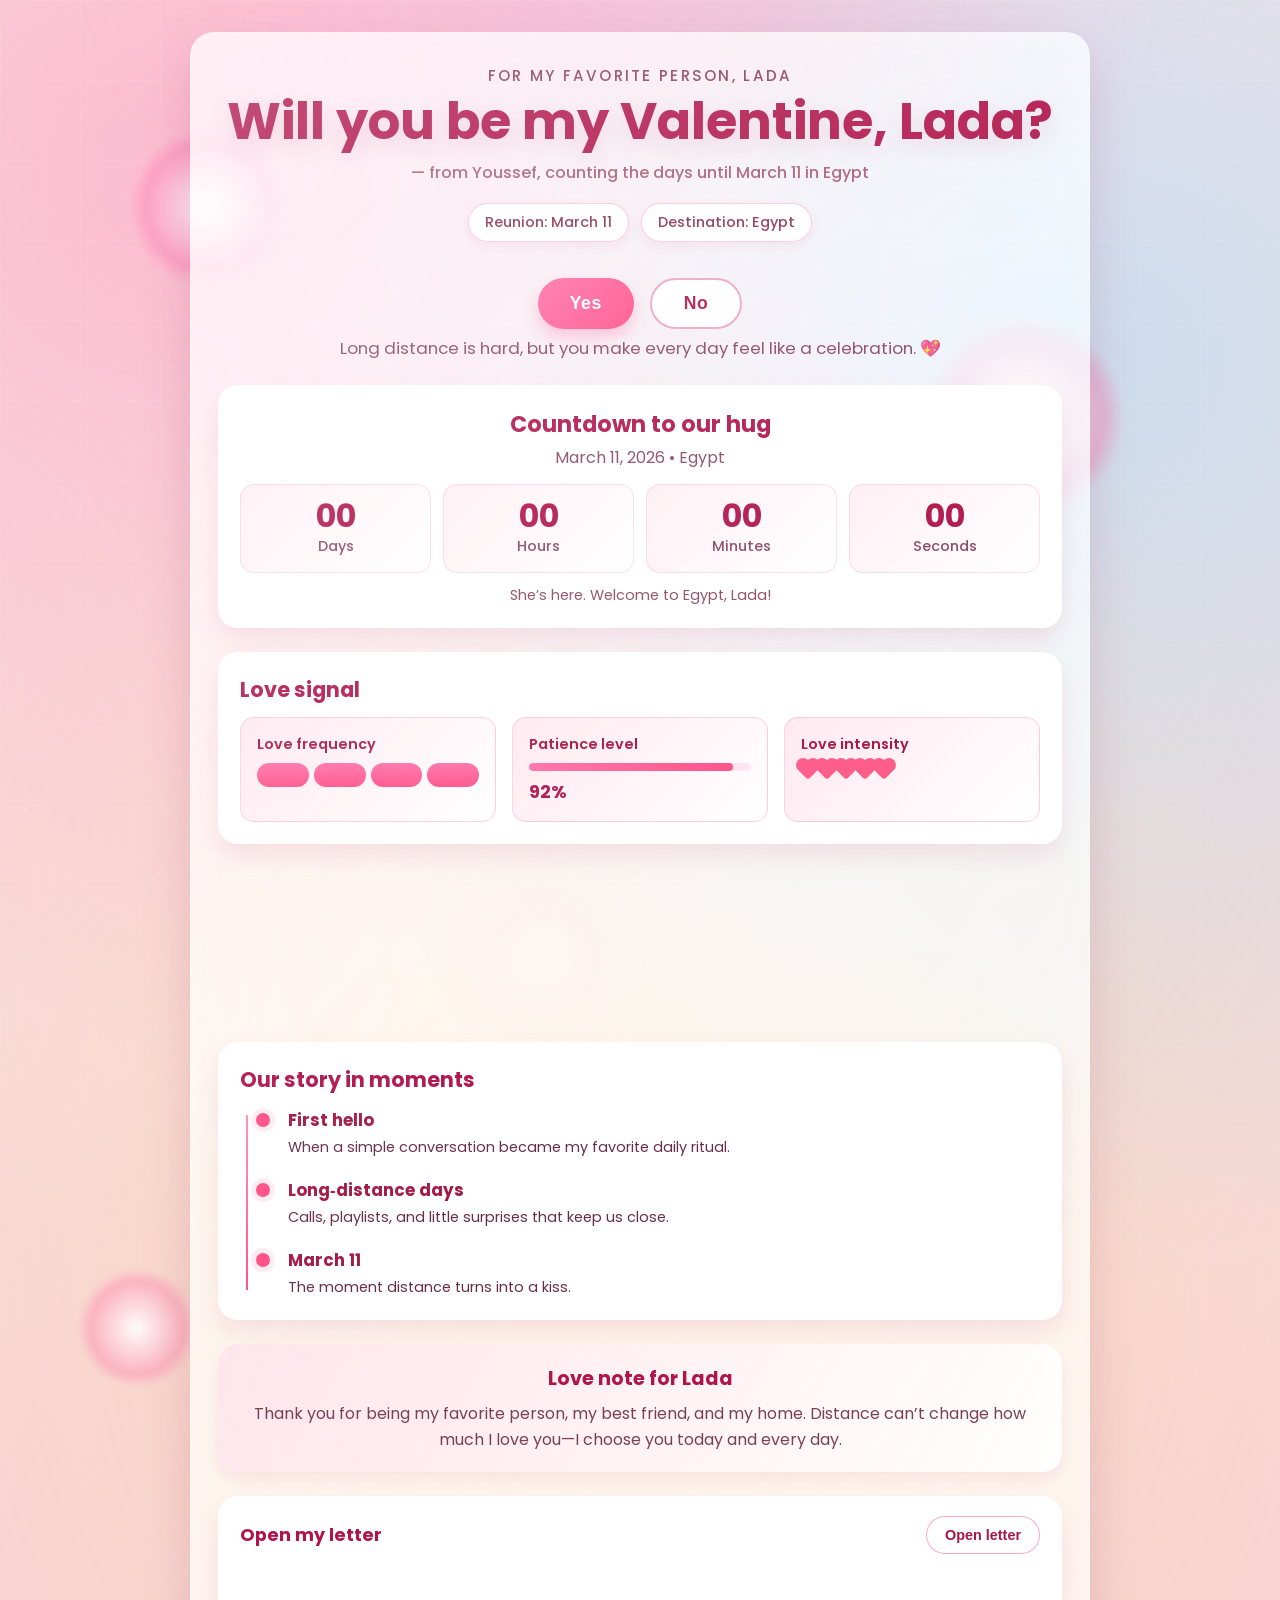
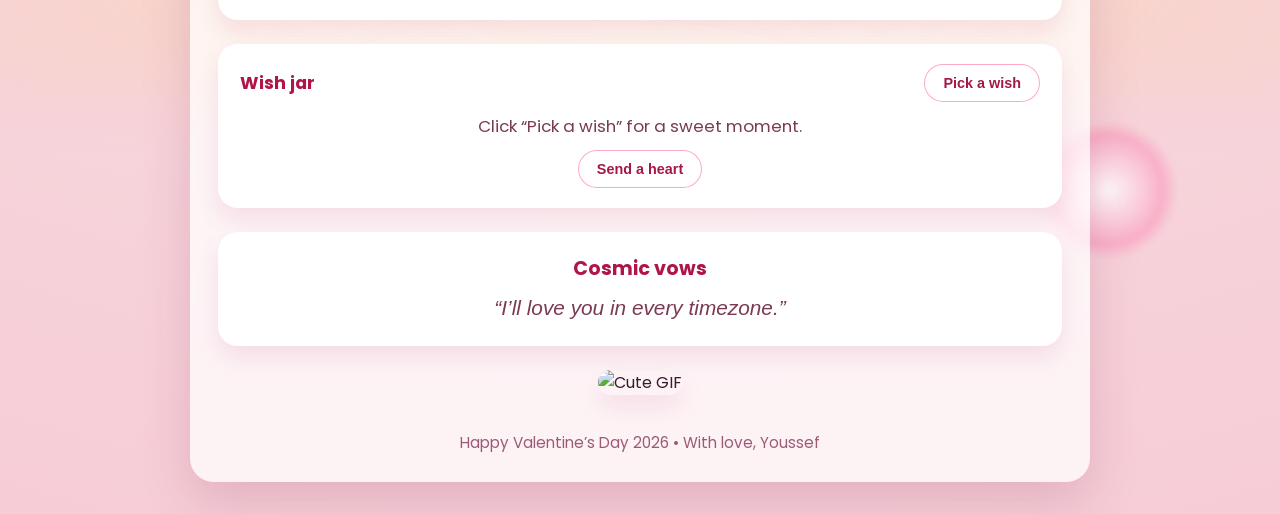
==== commit 2cfec96f: "ab" ====
--- a/index.html
+++ b/index.html
@@ -3,19 +3,6 @@
 <head>
     <meta charset="UTF-8">
     <meta name="viewport" content="width=device-width, initial-scale=1.0">
-<<<<<<< HEAD
-    <title>Lada Will You Be My Valentine?</title>
-    <link rel="stylesheet" href="styles.css">
-</head>
-<body>
-    <div class="container">
-        <h1>Btates Will you be my Valentine?</h1>
-        <div class="buttons">
-            <button class="yes-button" onclick="handleYesClick()">Yes</button>
-            <button class="no-button" onclick="handleNoClick()">No</button>
-        </div>
-        <div class="gif_container">
-=======
     <title>Will You Be My Valentine?</title>
     <link rel="preconnect" href="https://fonts.googleapis.com">
     <link rel="preconnect" href="https://fonts.gstatic.com" crossorigin>
@@ -191,7 +178,7 @@
         </section>
 
         <div class="gif_container reveal">
->>>>>>> 17e5c0b (a)
+
             <img src="https://media1.giphy.com/media/v1.Y2lkPTc5MGI3NjExbW5lenZyZHI5OXM2eW95b3pmMG40cWVrMDhtNjVuM3A4dGNxa2g2dSZlcD12MV9pbnRlcm5hbF9naWZfYnlfaWQmY3Q9cw/VM1fcpu2bKs1e2Kdbj/giphy.gif" alt="Cute GIF">
         </div>
 
--- a/styles.css
+++ b/styles.css
@@ -1,3 +1,8 @@
+/* ==============================================
+   MOBILE-FIRST RESPONSIVE DESIGN
+   Base styles for mobile, enhanced for desktop
+   ============================================== */
+
 * {
   box-sizing: border-box;
 }
@@ -15,7 +20,7 @@
   display: flex;
   justify-content: center;
   align-items: center;
-  padding: 20px 14px;
+  padding: 16px 12px;
   perspective: 1400px;
   overflow-x: hidden;
 }
@@ -24,11 +29,11 @@
   position: fixed;
   top: 0;
   left: 0;
-  height: 4px;
+  height: 3px;
   width: 0;
   background: linear-gradient(90deg, #ff6fa7, #ff4f87, #ffc0d9);
   z-index: 10;
-  box-shadow: 0 6px 16px rgba(255, 79, 135, 0.35);
+  box-shadow: 0 4px 12px rgba(255, 79, 135, 0.35);
 }
 
 .bg-glow {
@@ -46,8 +51,8 @@
   background-image:
     linear-gradient(rgba(255, 255, 255, 0.35) 1px, transparent 1px),
     linear-gradient(90deg, rgba(255, 255, 255, 0.35) 1px, transparent 1px);
-  background-size: 80px 80px;
-  opacity: 0.25;
+  background-size: 60px 60px;
+  opacity: 0.15;
   z-index: -3;
   mask-image: radial-gradient(circle at top, black 30%, transparent 70%);
 }
@@ -68,7 +73,7 @@
   position: fixed;
   inset: 0;
   z-index: -5;
-  opacity: 0.6;
+  opacity: 0.4;
 }
 
 .orbit-scene {
@@ -79,6 +84,7 @@
   transform-style: preserve-3d;
 }
 
+/* Hide large decorative orbs on mobile for performance */
 .orb {
   position: absolute;
   width: 160px;
@@ -88,6 +94,7 @@
   filter: blur(2px);
   animation: floatOrb 12s ease-in-out infinite;
   mix-blend-mode: screen;
+  display: none;
 }
 
 .orb-1 {
@@ -151,29 +158,32 @@
 
 .cursor-glow {
   position: fixed;
-  width: 240px;
-  height: 240px;
+  width: 200px;
+  height: 200px;
   border-radius: 50%;
   background: radial-gradient(circle, rgba(255, 255, 255, 0.8), rgba(255, 111, 167, 0.25), transparent 70%);
   transform: translate(-50%, -50%);
   pointer-events: none;
   z-index: -1;
   mix-blend-mode: screen;
-  opacity: 0.6;
+  opacity: 0.4;
   transition: opacity 0.4s ease;
+  display: none;
 }
 
 .container {
-  width: min(980px, 100%);
+  width: 100%;
+  max-width: 480px;
   text-align: center;
-  background: rgba(255, 255, 255, 0.7);
+  background: rgba(255, 255, 255, 0.75);
   backdrop-filter: blur(10px);
-  border-radius: 22px;
-  padding: 22px 18px 20px;
-  box-shadow: 0 20px 50px rgba(141, 38, 84, 0.18);
+  border-radius: 18px;
+  padding: 20px 16px;
+  box-shadow: 0 16px 40px rgba(141, 38, 84, 0.15);
   display: flex;
   flex-direction: column;
-  gap: 20px;
+  gap: 16px;
+  position: relative;
   transform-style: preserve-3d;
   transition: transform 0.35s ease, box-shadow 0.35s ease;
 }
@@ -183,15 +193,15 @@
   position: absolute;
   inset: 0;
   border-radius: inherit;
-  background: linear-gradient(135deg, rgba(255, 255, 255, 0.35), transparent 50%);
-  opacity: 0.6;
+  background: linear-gradient(135deg, rgba(255, 255, 255, 0.5), transparent 50%);
+  opacity: 0.5;
   pointer-events: none;
 }
 
 .reveal {
   opacity: 0;
-  transform: translateY(18px);
-  transition: opacity 0.8s ease, transform 0.8s ease;
+  transform: translateY(16px);
+  transition: opacity 0.7s ease, transform 0.7s ease;
 }
 
 .reveal.is-visible {
@@ -199,184 +209,216 @@
   transform: translateY(0);
 }
 
+/* ========== HERO SECTION ========== */
 .hero h1 {
-  font-size: clamp(1.9rem, 7vw, 2.6rem);
+  font-size: clamp(1.4rem, 6vw, 2.2rem);
   color: #b0144a;
-  margin: 6px 0;
-  text-shadow: 0 10px 30px rgba(176, 20, 74, 0.18);
+  margin: 4px 0;
+  text-shadow: 0 8px 24px rgba(176, 20, 74, 0.15);
+  line-height: 1.2;
 }
 
 .subtitle {
-  font-size: 0.85rem;
-  letter-spacing: 0.12em;
+  font-size: 0.75rem;
+  letter-spacing: 0.15em;
   text-transform: uppercase;
   margin: 0;
-  color: #7c2d4b;
+  color: #8a3d58;
+  font-weight: 500;
 }
 
 .tagline {
-  margin: 0;
-  font-weight: 600;
-  color: #b8436a;
+  margin: 8px 0 0;
+  font-weight: 500;
+  font-size: 0.9rem;
+  color: #a85a70;
 }
 
 .hero-meta {
-  margin-top: 16px;
+  margin-top: 12px;
   display: flex;
   justify-content: center;
-  gap: 10px;
+  gap: 8px;
   flex-wrap: wrap;
 }
 
 .pill {
-  background: rgba(255, 255, 255, 0.9);
+  background: rgba(255, 255, 255, 0.95);
   color: #8a2d4f;
-  padding: 6px 14px;
+  padding: 5px 12px;
   border-radius: 999px;
-  font-size: 0.85rem;
-  border: 1px solid rgba(255, 146, 184, 0.6);
-  box-shadow: 0 10px 20px rgba(176, 20, 74, 0.08);
-}
-
+  font-size: 0.75rem;
+  border: 1px solid rgba(255, 146, 184, 0.5);
+  box-shadow: 0 4px 12px rgba(176, 20, 74, 0.08);
+  font-weight: 500;
+}
+
+/* ========== BUTTONS ========== */
 .buttons {
   display: flex;
   justify-content: center;
   gap: 12px;
   flex-wrap: wrap;
+  margin-top: 8px;
 }
 
 .yes-button,
 .no-button {
-  font-size: 1.1rem;
-  padding: 12px 28px;
+  font-size: 1rem;
+  padding: 11px 24px;
   border: none;
   border-radius: 999px;
   cursor: pointer;
-  transition: transform 0.2s ease, box-shadow 0.2s ease;
+  transition: all 0.25s cubic-bezier(0.34, 1.56, 0.64, 1);
   font-weight: 600;
+  letter-spacing: 0.5px;
+  touch-action: manipulation;
 }
 
 .yes-button {
   background: linear-gradient(135deg, #ff6fa7, #ff4f87);
   color: #fff;
-  box-shadow: 0 10px 20px rgba(255, 79, 135, 0.35);
+  box-shadow: 0 8px 16px rgba(255, 79, 135, 0.3);
+  min-width: 90px;
 }
 
 .no-button {
   background: #ffffff;
   color: #b0144a;
   border: 2px solid #f0a6bf;
-}
-
-.yes-button:hover,
+  min-width: 80px;
+}
+
+.yes-button:hover {
+  transform: translateY(-3px) scale(1.05);
+  box-shadow: 0 10px 20px rgba(255, 79, 135, 0.4);
+}
+
 .no-button:hover {
-  transform: translateY(-2px) scale(1.02);
-  box-shadow: 0 12px 22px rgba(176, 20, 74, 0.18);
-}
-
-.yes-button:active,
+  transform: translateY(-3px) scale(1.05);
+  box-shadow: 0 8px 16px rgba(176, 20, 74, 0.2);
+  background: #fff5f9;
+}
+
+.yes-button:active {
+  transform: translateY(0) scale(0.97);
+}
+
 .no-button:active {
-  transform: translateY(1px) scale(0.98);
+  transform: translateY(0) scale(0.97);
 }
 
 .small-message {
-  margin: 12px 0 0;
-  font-size: 1rem;
-  color: #7b3a54;
-}
-
+  margin: 8px 0 0;
+  font-size: 0.95rem;
+  color: #8b4863;
+  line-height: 1.4;
+}
+
+/* ========== COUNTDOWN ========== */
 .countdown {
   background: #ffffff;
-  padding: 18px;
-  border-radius: 18px;
-  box-shadow: 0 16px 32px rgba(176, 20, 74, 0.12);
+  padding: 16px;
+  border-radius: 16px;
+  box-shadow: 0 12px 24px rgba(176, 20, 74, 0.1);
 }
 
 .countdown-header h2 {
-  margin: 0 0 6px;
+  margin: 0 0 4px;
   color: #b0144a;
+  font-size: 1.2rem;
 }
 
 .countdown-header p {
-  margin: 0 0 16px;
-  color: #7c3b55;
+  margin: 0 0 14px;
+  color: #8a4863;
+  font-size: 0.9rem;
 }
 
 .countdown-grid {
   display: grid;
-  grid-template-columns: repeat(2, minmax(120px, 1fr));
-  gap: 10px;
+  grid-template-columns: repeat(2, 1fr);
+  gap: 8px;
 }
 
 .countdown-card {
   background: linear-gradient(135deg, #fff0f5, #ffffff);
-  padding: 16px;
-  border-radius: 16px;
-  box-shadow: inset 0 0 0 1px rgba(255, 146, 184, 0.4);
+  padding: 12px 8px;
+  border-radius: 14px;
+  box-shadow: inset 0 0 0 1px rgba(255, 146, 184, 0.3);
 }
 
 .countdown-card span {
   display: block;
-  font-size: 2rem;
+  font-size: 1.6rem;
   font-weight: 700;
   color: #b0144a;
+  line-height: 1;
 }
 
 .countdown-card label {
-  font-size: 0.85rem;
-  color: #7c3b55;
+  font-size: 0.75rem;
+  color: #8a4863;
+  margin-top: 4px;
+  display: block;
+  font-weight: 500;
 }
 
 .countdown-note {
   margin: 12px 0 0;
   color: #8e4a62;
-}
-
+  font-size: 0.9rem;
+}
+
+/* ========== STATS ========== */
 .stats {
   background: #ffffff;
-  border-radius: 18px;
-  padding: 18px;
-  box-shadow: 0 16px 32px rgba(176, 20, 74, 0.1);
+  border-radius: 16px;
+  padding: 16px;
+  box-shadow: 0 12px 24px rgba(176, 20, 74, 0.1);
   text-align: left;
 }
 
 .stats h2 {
-  margin-top: 0;
+  margin: 0 0 12px;
   color: #b0144a;
+  font-size: 1.2rem;
 }
 
 .stats-grid {
   display: grid;
   grid-template-columns: 1fr;
-  gap: 14px;
+  gap: 12px;
 }
 
 .stat-card {
   background: linear-gradient(135deg, rgba(255, 231, 239, 0.9), rgba(255, 255, 255, 0.95));
-  border-radius: 16px;
-  padding: 16px;
-  border: 1px solid rgba(255, 146, 184, 0.5);
+  border-radius: 14px;
+  padding: 12px;
+  border: 1px solid rgba(255, 146, 184, 0.4);
   display: flex;
   flex-direction: column;
-  gap: 12px;
+  gap: 8px;
 }
 
 .stat-label {
   font-weight: 600;
   color: #a51745;
+  font-size: 0.9rem;
 }
 
 .pulse-bar {
   display: grid;
   grid-template-columns: repeat(4, 1fr);
-  gap: 6px;
-  height: 28px;
+  gap: 5px;
+  height: 24px;
 }
 
 .pulse-bar span {
   background: linear-gradient(180deg, #ff6fa7, #ff4f87);
   border-radius: 999px;
   animation: pulseWave 1.8s ease-in-out infinite;
+  min-height: 20px;
 }
 
 .pulse-bar span:nth-child(2) { animation-delay: 0.2s; }
@@ -386,7 +428,7 @@
 .progress {
   background: rgba(255, 111, 167, 0.15);
   border-radius: 999px;
-  height: 10px;
+  height: 8px;
   overflow: hidden;
 }
 
@@ -401,20 +443,22 @@
 .stat-value {
   font-weight: 700;
   color: #b0144a;
+  font-size: 1.1rem;
 }
 
 .heart-meter {
   display: flex;
-  gap: 6px;
+  gap: 5px;
+  flex-wrap: wrap;
 }
 
 .heart-dot {
-  width: 16px;
-  height: 16px;
+  width: 14px;
+  height: 14px;
   background: #ff5c8a;
   transform: rotate(45deg);
   position: relative;
-  border-radius: 4px;
+  border-radius: 3px;
   animation: heartBeat 1.6s ease-in-out infinite;
 }
 
@@ -422,78 +466,96 @@
 .heart-dot::after {
   content: "";
   position: absolute;
-  width: 16px;
-  height: 16px;
+  width: 14px;
+  height: 14px;
   background: #ff5c8a;
   border-radius: 50%;
 }
 
-.heart-dot::before { left: -8px; top: 0; }
-.heart-dot::after { top: -8px; left: 0; }
+.heart-dot::before { left: -7px; top: 0; }
+.heart-dot::after { top: -7px; left: 0; }
 
 .heart-dot:nth-child(2) { animation-delay: 0.2s; }
 .heart-dot:nth-child(3) { animation-delay: 0.4s; }
 .heart-dot:nth-child(4) { animation-delay: 0.6s; }
 .heart-dot:nth-child(5) { animation-delay: 0.8s; }
 
+/* ========== DETAILS ========== */
 .details {
   display: grid;
   grid-template-columns: 1fr;
-  gap: 16px;
+  gap: 12px;
 }
 
 .detail-card {
   background: #ffffff;
-  padding: 18px 20px;
-  border-radius: 18px;
+  padding: 14px 16px;
+  border-radius: 16px;
   text-align: left;
-  box-shadow: 0 12px 24px rgba(176, 20, 74, 0.08);
+  box-shadow: 0 8px 16px rgba(176, 20, 74, 0.08);
   transition: transform 0.4s ease, box-shadow 0.4s ease;
   transform-style: preserve-3d;
 }
 
-.detail-card:hover {
-  transform: translateY(-6px);
-  box-shadow: 0 18px 28px rgba(176, 20, 74, 0.16);
+.detail-card:active {
+  transform: translateY(-4px);
+  box-shadow: 0 12px 20px rgba(176, 20, 74, 0.12);
 }
 
 .detail-card h2 {
-  margin: 0 0 10px;
+  margin: 0 0 8px;
   color: #b0144a;
-  font-size: 1.2rem;
+  font-size: 1.05rem;
 }
 
 .detail-card ul {
-  padding-left: 18px;
+  padding-left: 16px;
   margin: 0;
   color: #6a2d46;
-}
-
+  font-size: 0.95rem;
+  line-height: 1.5;
+}
+
+.detail-card li {
+  margin-bottom: 4px;
+}
+
+/* ========== LOVE NOTES ========== */
 .love-notes {
   background: linear-gradient(120deg, rgba(255, 226, 235, 0.8), rgba(255, 255, 255, 0.9));
-  padding: 20px 22px;
-  border-radius: 18px;
+  padding: 16px;
+  border-radius: 16px;
+  box-shadow: 0 8px 16px rgba(176, 20, 74, 0.08);
 }
 
 .love-notes h2 {
   margin: 0 0 8px;
   color: #b0144a;
-}
-
+  font-size: 1.1rem;
+}
+
+.love-notes p {
+  margin: 0;
+  color: #7b4055;
+  font-size: 0.95rem;
+  line-height: 1.6;
+}
+
+/* ========== LETTER & WISH JAR ========== */
 .love-letter,
 .wish-jar {
   background: #ffffff;
-  border-radius: 20px;
-  padding: 22px 24px;
-  box-shadow: 0 16px 32px rgba(176, 20, 74, 0.1);
+  border-radius: 16px;
+  padding: 16px;
+  box-shadow: 0 12px 24px rgba(176, 20, 74, 0.1);
   transform-style: preserve-3d;
   transition: transform 0.4s ease, box-shadow 0.4s ease;
 }
 
-.love-letter:hover,
-.wish-jar:hover {
-  transform: translateY(-6px) translateZ(8px);
-  box-shadow: 0 22px 36px rgba(176, 20, 74, 0.18);
+.love-letter:active,
+.wish-jar:active {
+  transform: translateY(-4px) translateZ(4px);
+  box-shadow: 0 16px 28px rgba(176, 20, 74, 0.15);
 }
 
 .letter-header,
@@ -501,7 +563,7 @@
   display: flex;
   align-items: center;
   justify-content: space-between;
-  gap: 12px;
+  gap: 10px;
   flex-wrap: wrap;
 }
 
@@ -509,158 +571,169 @@
 .wish-header h2 {
   margin: 0;
   color: #b0144a;
+  font-size: 1.05rem;
 }
 
 .ghost-button {
-  padding: 10px 18px;
+  padding: 8px 14px;
   border-radius: 999px;
   border: 1px solid rgba(255, 146, 184, 0.8);
   background: rgba(255, 255, 255, 0.8);
   color: #a51745;
   font-weight: 600;
   cursor: pointer;
-  transition: transform 0.2s ease, box-shadow 0.2s ease;
-}
-
-.ghost-button:hover {
+  font-size: 0.85rem;
+  transition: all 0.25s cubic-bezier(0.34, 1.56, 0.64, 1);
+  touch-action: manipulation;
+}
+
+.ghost-button:active {
   transform: translateY(-2px);
-  box-shadow: 0 12px 20px rgba(176, 20, 74, 0.15);
+  box-shadow: 0 8px 16px rgba(176, 20, 74, 0.12);
 }
 
 .letter-card {
-  margin-top: 16px;
-  padding: 16px 18px;
-  border-radius: 16px;
+  margin-top: 12px;
+  padding: 12px 14px;
+  border-radius: 14px;
   background: linear-gradient(135deg, rgba(255, 231, 239, 0.9), rgba(255, 255, 255, 0.95));
-  border: 1px solid rgba(255, 146, 184, 0.5);
+  border: 1px solid rgba(255, 146, 184, 0.4);
   color: #6a2d46;
   line-height: 1.6;
   opacity: 0;
-  transform: translateY(10px);
+  transform: translateY(8px);
   max-height: 0;
   overflow: hidden;
   transition: all 0.4s ease;
+  font-size: 0.95rem;
 }
 
 .letter-card.open {
   opacity: 1;
   transform: translateY(0);
-  max-height: 300px;
+  max-height: 350px;
 }
 
 .signature {
-  margin-top: 12px;
+  margin-top: 10px;
   font-weight: 600;
   color: #b0144a;
 }
 
 .wish-text {
-  margin: 16px 0 0;
-  font-size: 1.05rem;
+  margin: 12px 0 0;
+  font-size: 1rem;
   color: #7b3a54;
+  line-height: 1.5;
 }
 
 .heart-send {
-  margin-top: 12px;
-  align-self: flex-start;
-}
-
+  margin-top: 10px;
+  width: 100%;
+}
+
+/* ========== GIF CONTAINER ========== */
 .gif_container img {
   max-width: 100%;
   height: auto;
-  border-radius: 16px;
-  margin-top: 10px;
-  box-shadow: 0 16px 32px rgba(176, 20, 74, 0.12);
-}
-
+  border-radius: 14px;
+  box-shadow: 0 12px 24px rgba(176, 20, 74, 0.1);
+}
+
+/* ========== TIMELINE ========== */
 .timeline {
   text-align: left;
   background: #ffffff;
-  padding: 18px;
-  border-radius: 18px;
-  box-shadow: 0 16px 32px rgba(176, 20, 74, 0.1);
+  padding: 16px;
+  border-radius: 16px;
+  box-shadow: 0 12px 24px rgba(176, 20, 74, 0.1);
 }
 
 .timeline h2 {
-  margin-top: 0;
+  margin: 0 0 12px;
   color: #b0144a;
+  font-size: 1.1rem;
 }
 
 .timeline-track {
   display: grid;
-  gap: 18px;
+  gap: 14px;
   position: relative;
-  padding-left: 16px;
+  padding-left: 0;
 }
 
 .timeline-track::before {
-  content: "";
-  position: absolute;
-  left: 6px;
-  top: 8px;
-  bottom: 8px;
-  width: 2px;
-  background: linear-gradient(180deg, #ff8fb3, #ff4f87);
+  display: none;
 }
 
 .timeline-item {
   display: grid;
-  grid-template-columns: 20px 1fr;
-  gap: 12px;
-  align-items: start;
+  grid-template-columns: 1fr;
+  gap: 8px;
 }
 
 .timeline-item h3 {
-  margin: 0 0 6px;
+  margin: 0 0 4px;
   color: #a51745;
+  font-size: 1rem;
 }
 
 .timeline-item p {
   margin: 0;
   color: #6a2d46;
+  font-size: 0.9rem;
+  line-height: 1.5;
 }
 
 .dot {
-  width: 14px;
-  height: 14px;
+  width: 12px;
+  height: 12px;
   border-radius: 50%;
   background: #ff4f87;
-  margin-top: 6px;
-  box-shadow: 0 0 0 6px rgba(255, 79, 135, 0.15);
-}
-
+  margin-bottom: 2px;
+  box-shadow: 0 0 0 5px rgba(255, 79, 135, 0.1);
+  display: none;
+}
+
+/* ========== QUOTES ========== */
 .quotes {
   background: #ffffff;
-  border-radius: 18px;
-  padding: 18px;
-  box-shadow: 0 16px 32px rgba(176, 20, 74, 0.1);
+  border-radius: 16px;
+  padding: 16px;
+  box-shadow: 0 12px 24px rgba(176, 20, 74, 0.1);
   transform-style: preserve-3d;
   transition: transform 0.4s ease, box-shadow 0.4s ease;
 }
 
-.quotes:hover {
-  transform: translateY(-6px) translateZ(8px);
-  box-shadow: 0 22px 36px rgba(176, 20, 74, 0.18);
+.quotes:active {
+  transform: translateY(-4px) translateZ(4px);
+  box-shadow: 0 16px 28px rgba(176, 20, 74, 0.15);
 }
 
 .quotes h2 {
-  margin-top: 0;
+  margin: 0 0 8px;
   color: #b0144a;
+  font-size: 1.1rem;
 }
 
 .quote-text {
-  margin: 12px 0 0;
-  font-size: 1.2rem;
+  margin: 0;
+  font-size: 1.05rem;
   color: #7b3a54;
   font-style: italic;
+  font-weight: 500;
+  line-height: 1.6;
   transition: opacity 0.4s ease;
 }
 
+/* ========== FOOTER ========== */
 .footer {
-  font-size: 0.9rem;
-  color: #8e4a62;
-}
-
+  font-size: 0.8rem;
+  color: #9d5a75;
+  margin-top: 8px;
+}
+
+/* ========== FLOATING HEARTS ========== */
 .floating-hearts {
   position: fixed;
   inset: 0;
@@ -671,35 +744,36 @@
 
 .heart {
   position: absolute;
-  width: 16px;
-  height: 16px;
+  width: 14px;
+  height: 14px;
   background: #ff5c8a;
   transform: rotate(45deg);
   opacity: 0.8;
   animation: floatUp 6s linear forwards;
-  filter: drop-shadow(0 6px 8px rgba(255, 79, 135, 0.35));
+  filter: drop-shadow(0 4px 6px rgba(255, 79, 135, 0.3));
 }
 
 .heart::before,
 .heart::after {
   content: "";
   position: absolute;
-  width: 16px;
-  height: 16px;
+  width: 14px;
+  height: 14px;
   border-radius: 50%;
   background: #ff5c8a;
 }
 
 .heart::before {
-  left: -8px;
+  left: -7px;
   top: 0;
 }
 
 .heart::after {
-  top: -8px;
+  top: -7px;
   left: 0;
 }
 
+/* ========== ANIMATIONS ========== */
 @keyframes floatUp {
   0% {
     transform: translateY(0) rotate(45deg) scale(0.8);
@@ -741,6 +815,22 @@
   }
 }
 
+@keyframes pulseWave {
+  0%, 100% { transform: scaleY(0.4); }
+  50% { transform: scaleY(1); }
+}
+
+@keyframes fillGlow {
+  0% { filter: brightness(1); }
+  100% { filter: brightness(1.2); }
+}
+
+@keyframes heartBeat {
+  0%, 100% { transform: rotate(45deg) scale(0.9); }
+  50% { transform: rotate(45deg) scale(1.1); }
+}
+
+/* ========== REDUCED MOTION ========== */
 @media (prefers-reduced-motion: reduce) {
   * {
     animation: none !important;
@@ -749,106 +839,264 @@
   }
 }
 
-@keyframes pulseWave {
-  0%, 100% { transform: scaleY(0.4); }
-  50% { transform: scaleY(1); }
-}
-
-@keyframes fillGlow {
-  0% { filter: brightness(1); }
-  100% { filter: brightness(1.2); }
-}
-
-@keyframes heartBeat {
-  0%, 100% { transform: rotate(45deg) scale(0.9); }
-  50% { transform: rotate(45deg) scale(1.1); }
-}
-
+/* ========== TABLET & DESKTOP (768px+) ========== */
 @media (min-width: 768px) {
   body {
-    padding: 40px 20px;
+    padding: 32px 20px;
+  }
+
+  .cursor-glow {
+    display: block;
+  }
+
+  .orb,
+  .ring {
+    display: block;
   }
 
   .container {
-    border-radius: 28px;
-    padding: 36px 28px 28px;
-    gap: 28px;
+    width: min(900px, 100%);
+    max-width: 100%;
+    border-radius: 24px;
+    padding: 32px 28px 28px;
+    gap: 24px;
+    box-shadow: 0 20px 50px rgba(141, 38, 84, 0.18);
+  }
+
+  .bg-grid {
+    background-size: 80px 80px;
+    opacity: 0.25;
   }
 
   .hero h1 {
-    font-size: clamp(2.2rem, 4vw, 3.4rem);
+    font-size: clamp(2rem, 4vw, 3.2rem);
   }
 
   .subtitle {
+    font-size: 0.95rem;
+    letter-spacing: 0.15em;
+  }
+
+  .tagline {
     font-size: 1rem;
-    letter-spacing: 0.15em;
+  }
+
+  .hero-meta {
+    gap: 12px;
+    margin-top: 18px;
+  }
+
+  .pill {
+    font-size: 0.9rem;
+    padding: 8px 16px;
+  }
+
+  .buttons {
+    gap: 16px;
+    margin-top: 12px;
+  }
+
+  .yes-button,
+  .no-button {
+    font-size: 1.1rem;
+    padding: 13px 32px;
+    min-width: auto;
+  }
+
+  .yes-button:hover {
+    transform: translateY(-3px) scale(1.08);
+    box-shadow: 0 12px 24px rgba(255, 79, 135, 0.4);
+  }
+
+  .no-button:hover {
+    transform: translateY(-3px) scale(1.08);
+    box-shadow: 0 10px 20px rgba(176, 20, 74, 0.2);
+  }
+
+  .small-message {
+    font-size: 1.05rem;
   }
 
   .countdown {
-    padding: 24px;
+    padding: 22px;
     border-radius: 20px;
   }
 
+  .countdown-header h2 {
+    font-size: 1.4rem;
+  }
+
+  .countdown-header p {
+    font-size: 1rem;
+  }
+
   .countdown-grid {
-    grid-template-columns: repeat(auto-fit, minmax(120px, 1fr));
+    grid-template-columns: repeat(4, 1fr);
     gap: 12px;
   }
 
+  .countdown-card {
+    padding: 16px 12px;
+  }
+
+  .countdown-card span {
+    font-size: 2rem;
+  }
+
+  .countdown-card label {
+    font-size: 0.9rem;
+  }
+
   .stats {
-    padding: 24px;
+    padding: 22px;
     border-radius: 20px;
+  }
+
+  .stats h2 {
+    font-size: 1.3rem;
   }
 
   .stats-grid {
     grid-template-columns: repeat(auto-fit, minmax(220px, 1fr));
+    gap: 16px;
+  }
+
+  .stat-card {
+    padding: 16px;
   }
 
   .details {
     grid-template-columns: repeat(auto-fit, minmax(240px, 1fr));
+    gap: 16px;
+  }
+
+  .detail-card {
+    padding: 18px 20px;
+  }
+
+  .detail-card:hover {
+    transform: translateY(-6px);
+    box-shadow: 0 16px 28px rgba(176, 20, 74, 0.15);
+  }
+
+  .detail-card h2 {
+    font-size: 1.1rem;
+  }
+
+  .detail-card ul {
+    font-size: 0.95rem;
+  }
+
+  .love-notes {
+    padding: 20px 22px;
+    border-radius: 20px;
+  }
+
+  .love-notes h2 {
+    font-size: 1.2rem;
+  }
+
+  .love-notes p {
+    font-size: 1rem;
+  }
+
+  .love-letter,
+  .wish-jar {
+    border-radius: 20px;
+    padding: 20px 22px;
+  }
+
+  .love-letter:hover,
+  .wish-jar:hover {
+    transform: translateY(-6px) translateZ(8px);
+    box-shadow: 0 20px 40px rgba(176, 20, 74, 0.18);
+  }
+
+  .letter-header h2,
+  .wish-header h2 {
+    font-size: 1.1rem;
+  }
+
+  .ghost-button {
+    padding: 10px 18px;
+    font-size: 0.9rem;
+  }
+
+  .letter-card {
+    padding: 16px 18px;
+    font-size: 0.95rem;
+  }
+
+  .wish-text {
+    font-size: 1.05rem;
+  }
+
+  .heart-send {
+    width: auto;
   }
 
   .timeline {
-    padding: 24px;
+    padding: 22px;
     border-radius: 20px;
   }
 
+  .timeline h2 {
+    font-size: 1.3rem;
+  }
+
+  .timeline-track {
+    padding-left: 16px;
+    gap: 18px;
+  }
+
+  .timeline-track::before {
+    content: "";
+    position: absolute;
+    left: 6px;
+    top: 8px;
+    bottom: 8px;
+    width: 2px;
+    background: linear-gradient(180deg, #ff8fb3, #ff4f87);
+    display: block;
+  }
+
+  .timeline-item {
+    grid-template-columns: 20px 1fr;
+    gap: 12px;
+    align-items: start;
+  }
+
+  .timeline-item h3 {
+    font-size: 1.05rem;
+  }
+
+  .dot {
+    display: block;
+    width: 14px;
+    height: 14px;
+    margin-top: 6px;
+  }
+
   .quotes {
-    padding: 24px;
+    padding: 22px;
     border-radius: 20px;
   }
-}
-
-@media (max-width: 640px) {
-  .detail-card {
-    text-align: center;
-  }
-
-  .detail-card ul {
-    text-align: left;
-  }
-
-  .timeline {
-    text-align: center;
-  }
-
-  .timeline-track {
-    padding-left: 0;
-  }
-
-  .timeline-track::before {
-    display: none;
-  }
-
-  .timeline-item {
-    grid-template-columns: 1fr;
-  }
-
-  .dot {
-    margin: 0 auto;
-  }
-
-  .stats,
-  .quotes {
-    text-align: center;
+
+  .quotes h2 {
+    font-size: 1.2rem;
+  }
+
+  .quotes:hover {
+    transform: translateY(-6px) translateZ(8px);
+    box-shadow: 0 20px 40px rgba(176, 20, 74, 0.18);
+  }
+
+  .quote-text {
+    font-size: 1.3rem;
+  }
+
+  .footer {
+    font-size: 0.95rem;
+    margin-top: 12px;
   }
 }
